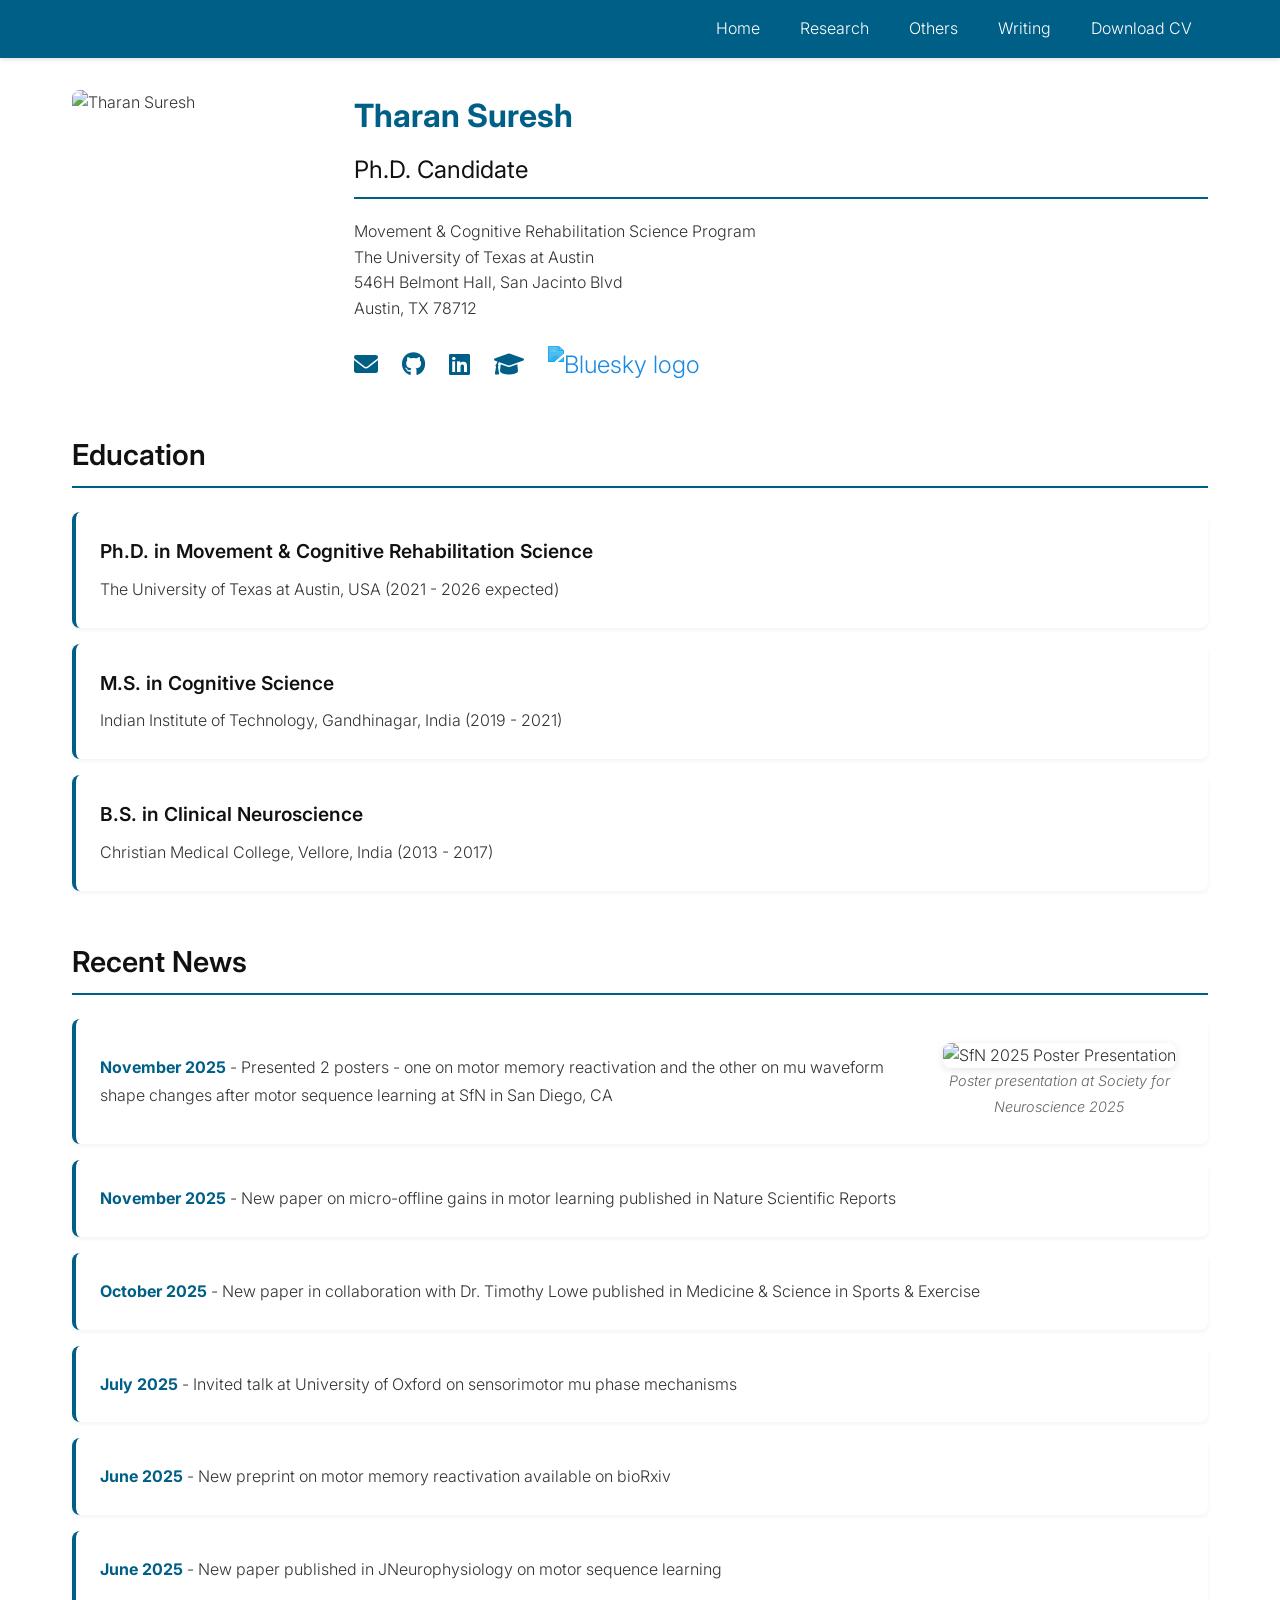
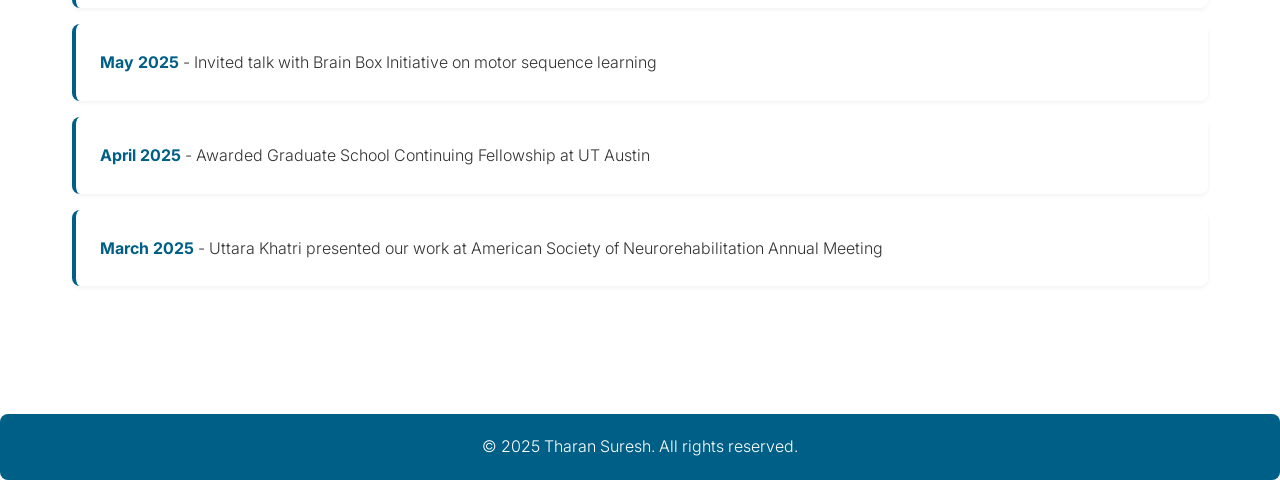
==== index.html @ 998baddc "Add files via upload 'initiation'" ====
<!DOCTYPE html>
<html lang="en">
<head>
    <meta charset="UTF-8">
    <meta name="viewport" content="width=device-width, initial-scale=1.0">
    <title>Tharan Suresh - Ph.D. Candidate</title>
    <meta name="description" content="Personal website of Tharan Suresh, Ph.D. Candidate in Movement & Cognitive Rehabilitation Science at The University of Texas at Austin">
    <link rel="stylesheet" href="style.css">
    <link rel="stylesheet" href="navbar.css">
    <link rel="stylesheet" href="https://cdnjs.cloudflare.com/ajax/libs/font-awesome/6.0.0/css/all.min.css">
</head>
<body>
    <nav class="navbar">
        <div class="nav-container">
            <div class="nav-brand">
                <a href="index.html"></a>
            </div>
            <ul class="nav-menu">
                <li><a href="index.html" class="nav-link">Home</a></li>
                <li><a href="research.html" class="nav-link">Research</a></li>
                <li><a href="others.html" class="nav-link">Others</a></li>
                <li><a href="writing.html" class="nav-link">Writing</a></li>
                <li><a href="#" class="nav-link" onclick="downloadCV()">Download CV</a></li>
            </ul>
            <div class="hamburger">
                <span></span>
                <span></span>
                <span></span>
            </div>
        </div>
    </nav>

    <div class="container">
        <section class="profile">
            <div class="profile-image">
                <img src="images/profile.jpg" alt="Tharan Suresh">
            </div>
            <div class="profile-content">
                <h1>Tharan Suresh</h1>
                <h2>Ph.D. Candidate</h2>
                <p>Movement & Cognitive Rehabilitation Science Program<br>
                The University of Texas at Austin</p>
                <p>546H Belmont Hall, San Jacinto Blvd<br>
                Austin, TX 78712</p>
                <div class="social-icons">
                    <a href="mailto:tharan.suresh@utexas.edu" title="Email"><i class="fas fa-envelope"></i></a>
                    <a href="https://github.com/tharan010" target="_blank" title="GitHub"><i class="fab fa-github"></i></a>
                    <a href="https://www.linkedin.com/in/tharan-suresh" target="_blank" title="LinkedIn"><i class="fab fa-linkedin"></i></a>
                    <a href="https://scholar.google.com/citations?user=tharan-suresh" target="_blank" title="Google Scholar"><i class="fas fa-graduation-cap"></i></a>
                    <a href="https://bsky.app/profile/tharansuresh.bsky.social" target="_blank" title="Bluesky" class="bsky-icon" aria-label="Bluesky">
                        <img src="https://cdn.jsdelivr.net/npm/simple-icons@v11/icons/bluesky.svg" alt="Bluesky logo" />
                    </a>
                </div>
            </div>
        </section>

        <section class="education">
            <h2>Education</h2>
            <div class="education-list">
                <div class="education-item">
                    <h3>Ph.D. in Movement & Cognitive Rehabilitation Science</h3>
                    <p>The University of Texas at Austin, USA (2021 - 2026 expected)</p>
                </div>
                <div class="education-item">
                    <h3>M.S. in Cognitive Science</h3>
                    </p>
                    <p>Indian Institute of Technology, Gandhinagar, India (2019 - 2021)</p>
                </div>
                <div class="education-item">
                    <h3>B.S. in Clinical Neuroscience</h3>
                    <p>Christian Medical College, Vellore, India (2013 - 2017)</p>
                </div>
            </div>
        </section>

        <section class="recent-news">
            <h2>Recent News</h2>
            <div class="news-list">
                <div class="news-item">
                    <div class="news-content">
                        <p><strong>November 2025</strong> - Presented 2 posters - one on motor memory reactivation and the other on mu waveform shape changes after motor sequence learning at SfN in San Diego, CA</p>
                    </div>
                    <div class="news-image">
                        <img src="images/sfn2025.jpg" alt="SfN 2025 Poster Presentation">
                        <p class="image-caption">Poster presentation at Society for Neuroscience 2025</p>
                    </div>
                </div>
                <div class="news-item">
                    <p><strong>November 2025</strong> - New paper on micro-offline gains in motor learning published in Nature Scientific Reports</p>
                </div>
                <div class="news-item">
                    <p><strong>October 2025</strong> - New paper in collaboration with Dr. Timothy Lowe published in Medicine & Science in Sports & Exercise</p>
                </div>
                <div class="news-item">
                    <p><strong>July 2025</strong> - Invited talk at University of Oxford on sensorimotor mu phase mechanisms</p>
                </div>
                <div class="news-item">
                    <p><strong>June 2025</strong> - New preprint on motor memory reactivation available on bioRxiv</p>
                </div>
                <div class="news-item">
                    <p><strong>June 2025</strong> - New paper published in JNeurophysiology on motor sequence learning</p>
                </div>
                <div class="news-item">
                    <p><strong>May 2025</strong> - Invited talk with Brain Box Initiative on motor sequence learning</p>
                </div>
                <div class="news-item">
                    <p><strong>April 2025</strong> - Awarded Graduate School Continuing Fellowship at UT Austin</p>
                </div>
                <div class="news-item">
                    <p><strong>March 2025</strong> - Uttara Khatri presented our work at American Society of Neurorehabilitation Annual Meeting </p>
                </div>
            </div>
        </section>
    </div>

    <footer class="footer">
        <p>&copy; 2025 Tharan Suresh. All rights reserved.</p>
    </footer>

    <script src="script.js"></script>
</body>
</html>
---- style.css ----
@import url('https://fonts.googleapis.com/css2?family=Inter:wght@300;400;500;600;700&display=swap');

:root {
    --primary-color: #005F86;
    --text-color: #333;
    --background-color: #fff;
}

* {
    margin: 0;
    padding: 0;
    box-sizing: border-box;
}

body {
    font-family: 'Inter', sans-serif;
    font-weight: 300;
    color: var(--text-color);
    background-color: var(--background-color);
    line-height: 1.6;
}

.container {
    max-width: 1200px;
    margin: 0 auto;
    padding: 2rem;
}

/* Profile Section */
.profile {
    display: flex;
    gap: 2rem;
    margin-bottom: 3rem;
    align-items: flex-start;
}

.profile-image {
    flex: 0 0 250px;
}

.profile-image img {
    width: 100%;
    height: auto;
    max-width: 250px;
    border-radius: 8px;
    object-fit: cover;
}

.profile-content {
    flex: 1;
}

.profile-content h1 {
    color: var(--primary-color);
    margin-bottom: 10px;
    font-size: 2em;
}

.profile-content h2 {
    margin-bottom: 20px;
    font-size: 1.5em;
    font-weight: 400;
}

/* Section Styles */
section {
    margin-bottom: 3rem;
}

section h2 {
    color: #111;
    font-size: 1.8em;
    margin-bottom: 1.5rem;
    padding-bottom: 8px;
    border-bottom: 2px solid var(--primary-color);
    font-weight: 600;
}

section h3 {
    color: #111;
    font-size: 1.3em;
    margin-bottom: 1rem;
    font-weight: 600;
}

section h4 {
    color: #333;
    font-size: 1.1em;
    margin: 1.5rem 0 1rem 0;
    font-weight: 500;
}

/* Page Header */
.page-header {
    text-align: center;
    margin-bottom: 2rem;
    padding: 2rem 0;
    background-color: var(--primary-color);
    color: white;
    border-radius: 8px;
}

.page-header h1 {
    font-size: 2.5em;
}

/* Social Icons */
.social-icons {
    display: flex;
    gap: 1.5rem;
    margin-top: 1.5rem;
    flex-wrap: wrap;
}

.social-icons a {
    color: var(--primary-color);
    font-size: 1.5rem;
    transition: opacity 0.3s ease;
}

.social-icons a:hover {
    opacity: 0.7;
}

.social-icons img {
    width: 24px;
    height: 24px;
    filter: invert(24%) sepia(88%) saturate(1247%) hue-rotate(169deg) brightness(94%) contrast(101%);
}

/* Lists - Horizontal Layout */
.education-list,
.news-list,
.publication-list,
.presentation-list {
    display: flex;
    flex-direction: column;
    gap: 1rem;
}

.education-item,
.news-item,
.publication-item,
.presentation-item,
.project-item {
    background: white;
    padding: 1.5rem;
    border-radius: 8px;
    border-left: 4px solid var(--primary-color);
    box-shadow: 0 2px 4px rgba(0,0,0,0.05);
}

/* News item with image */
.news-item {
    display: flex;
    gap: 1.5rem;
    align-items: center;
}

.news-content {
    flex: 1;
}

.news-image {
    flex: 0 0 250px;
    text-align: center;
}

.news-image img {
    width: 100%;
    height: auto;
    border-radius: 8px;
    box-shadow: 0 2px 8px rgba(0,0,0,0.1);
}

.image-caption {
    font-size: 0.9em;
    color: #666;
    margin-top: 0.5rem;
    font-style: italic;
}

.education-item h3 {
    margin-bottom: 0.5rem;
    font-size: 1.2em;
}

.education-item p,
.news-item p,
.publication-item p,
.presentation-item p,
.project-item p {
    margin: 0;
    line-height: 1.8;
}

/* Project item with image */
.project-item {
    display: flex;
    gap: 2rem;
    align-items: flex-start;
}

.project-content {
    flex: 1;
}

.project-image {
    flex: 0 0 300px;
    text-align: center;
}

.project-image img {
    width: 100%;
    height: auto;
    border-radius: 8px;
    box-shadow: 0 2px 8px rgba(0,0,0,0.1);
}

.project-item h3 {
    margin-bottom: 0.5rem;
    color: var(--primary-color);
    font-size: 1.2em;
}

.project-item ul {
    margin-top: 0.5rem;
    padding-left: 1.5rem;
}

.project-item li {
    margin-bottom: 0.5rem;
    line-height: 1.6;
}

.news-item strong {
    color: var(--primary-color);
}

/* Research Methods Grid */
.methods-grid {
    display: grid;
    grid-template-columns: repeat(auto-fit, minmax(280px, 1fr));
    gap: 1.5rem;
}

.method-item {
    background: white;
    padding: 1.5rem;
    border-radius: 8px;
    box-shadow: 0 2px 4px rgba(0,0,0,0.05);
    border-top: 4px solid var(--primary-color);
}

.method-item h4 {
    margin-top: 0;
    color: var(--primary-color);
}

/* Ideas List Styles */
.ideas-list {
    max-width: 900px;
    margin: 0 auto;
}

.idea-item {
    background: white;
    border-radius: 8px;
    box-shadow: 0 2px 4px rgba(0,0,0,0.05);
    margin-bottom: 1.5rem;
    transition: transform 0.2s ease, box-shadow 0.2s ease;
}

.idea-item:hover {
    transform: translateY(-2px);
    box-shadow: 0 4px 12px rgba(0,0,0,0.1);
}

.idea-link {
    display: block;
    padding: 2rem;
    color: inherit;
    text-decoration: none;
}

.idea-link h3 {
    color: var(--primary-color);
    font-size: 1.2em;
    margin-bottom: 0.5rem;
    font-weight: 600;
}

.idea-date {
    color: #666;
    font-size: 0.95em;
    font-style: italic;
    margin: 0;
}

/* Thought Leadership Article Styles */
.thought-pieces {
    max-width: 900px;
    margin: 0 auto;
}

.thought-article {
    background: white;
    padding: 3rem;
    border-radius: 8px;
    box-shadow: 0 2px 8px rgba(0,0,0,0.05);
    margin-bottom: 3rem;
}

.article-title {
    color: var(--primary-color);
    font-size: 2em;
    margin-bottom: 1rem;
    line-height: 1.3;
}

.article-meta {
    color: #666;
    font-size: 0.95em;
    margin-bottom: 2rem;
    padding-bottom: 1rem;
    border-bottom: 1px solid #e0e0e0;
}

.article-date {
    font-style: italic;
}

.article-image {
    margin: 2rem 0;
    text-align: center;
}

.article-image img {
    width: 100%;
    max-width: 800px;
    height: auto;
    border-radius: 8px;
    box-shadow: 0 4px 12px rgba(0,0,0,0.1);
}

.article-content {
    font-size: 1.05em;
    line-height: 1.8;
}

.article-content p {
    margin-bottom: 1.5rem;
    text-align: justify;
}

.article-content h3 {
    color: var(--primary-color);
    font-size: 1.5em;
    margin-top: 2.5rem;
    margin-bottom: 1rem;
}

.article-content ul {
    margin: 1.5rem 0;
    padding-left: 2rem;
}

.article-content li {
    margin-bottom: 1rem;
    line-height: 1.8;
}

.article-quote {
    background: #f8f9fa;
    border-left: 4px solid var(--primary-color);
    padding: 1.5rem 2rem;
    margin: 2rem 0;
    font-style: italic;
    font-size: 1.15em;
    color: #333;
}

.article-references {
    margin-top: 3rem;
    padding-top: 2rem;
    border-top: 2px solid #e0e0e0;
}

.article-references h3 {
    color: var(--primary-color);
    margin-bottom: 1rem;
}

.article-references ol {
    padding-left: 1.5rem;
}

.article-references li {
    margin-bottom: 1rem;
    line-height: 1.6;
}

/* Links */
a {
    color: var(--primary-color);
    text-decoration: none;
}

a:hover {
    text-decoration: underline;
}

/* Footer */
.footer {
    text-align: center;
    padding: 20px;
    background-color: var(--primary-color);
    color: white;
    margin-top: 3rem;
    border-radius: 8px;
}

/* Responsive Design */
@media screen and (max-width: 768px) {
    .container {
        padding: 1rem;
    }

    .profile {
        flex-direction: column;
        align-items: center;
        text-align: center;
    }

    .profile-image {
        flex: 0 0 auto;
        margin-bottom: 1.5rem;
    }

    .profile-image img {
        max-width: 200px;
    }

    .profile-content h1 {
        font-size: 1.8em;
    }

    .profile-content h2 {
        font-size: 1.3em;
    }

    .social-icons {
        justify-content: center;
    }

    section h2 {
        font-size: 1.5em;
    }

    .page-header h1 {
        font-size: 2em;
    }

    .methods-grid {
        grid-template-columns: 1fr;
    }
}

@media screen and (max-width: 480px) {
    .profile-image img {
        max-width: 150px;
    }

    .profile-content h1 {
        font-size: 1.5em;
    }

    .profile-content h2 {
        font-size: 1.2em;
    }

    section h2 {
        font-size: 1.3em;
    }

    .page-header h1 {
        font-size: 1.8em;
    }

    .page-header {
        padding: 1.5rem 0;
    }

    .education-item,
    .news-item,
    .publication-item,
    .presentation-item,
    .project-item {
        padding: 1rem;
    }

    .news-item {
        flex-direction: column;
    }

    .news-image {
        flex: 0 0 auto;
        width: 100%;
    }

    .project-item {
        flex-direction: column;
    }

    .project-image {
        flex: 0 0 auto;
        width: 100%;
    }

    .social-icons a {
        font-size: 1.3rem;
    }

    .thought-article {
        padding: 2rem 1.5rem;
    }

    .article-title {
        font-size: 1.6em;
    }

    .article-content p {
        text-align: left;
    }

    .article-quote {
        padding: 1rem 1.5rem;
        font-size: 1.05em;
    }
}
---- navbar.css ----
.navbar {
    background-color: #005F86;
    padding: 1rem 0;
    position: sticky;
    top: 0;
    z-index: 1000;
    width: 100%;
    box-shadow: 0 2px 4px rgba(0,0,0,0.1);
}

.nav-container {
    max-width: 1200px;
    margin: 0 auto;
    padding: 0 2rem;
    display: flex;
    justify-content: space-between;
    align-items: center;
}

.nav-brand a {
    color: white;
    text-decoration: none;
    font-size: 1.5rem;
    font-weight: 600;
}

.nav-menu {
    display: flex;
    list-style: none;
    margin: 0;
    padding: 0;
    align-items: center;
    gap: 0.5rem;
}

.nav-link {
    color: white;
    text-decoration: none;
    padding: 0.5rem 1rem;
    transition: opacity 0.3s ease;
    border-radius: 4px;
}

.nav-link:hover {
    opacity: 0.8;
    background-color: rgba(255, 255, 255, 0.1);
}

.hamburger {
    display: none;
    cursor: pointer;
    background: none;
    border: none;
    padding: 0.5rem;
}

.hamburger span {
    display: block;
    width: 25px;
    height: 3px;
    margin: 5px 0;
    background-color: white;
    transition: all 0.3s ease;
    border-radius: 2px;
}

@media screen and (max-width: 768px) {
    .nav-container {
        padding: 0 1rem;
    }

    .hamburger {
        display: block;
    }

    .nav-menu {
        position: fixed;
        left: -100%;
        top: 60px;
        flex-direction: column;
        background-color: #005F86;
        width: 100%;
        text-align: center;
        transition: left 0.3s ease;
        box-shadow: 0 4px 6px rgba(0, 0, 0, 0.1);
        padding: 1rem 0;
        gap: 0;
    }

    .nav-menu.active {
        left: 0;
    }

    .nav-link {
        padding: 1rem;
        width: 100%;
        font-size: 1.1rem;
    }

    .hamburger.active span:nth-child(2) {
        opacity: 0;
    }

    .hamburger.active span:nth-child(1) {
        transform: translateY(8px) rotate(45deg);
    }

    .hamburger.active span:nth-child(3) {
        transform: translateY(-8px) rotate(-45deg);
    }
}
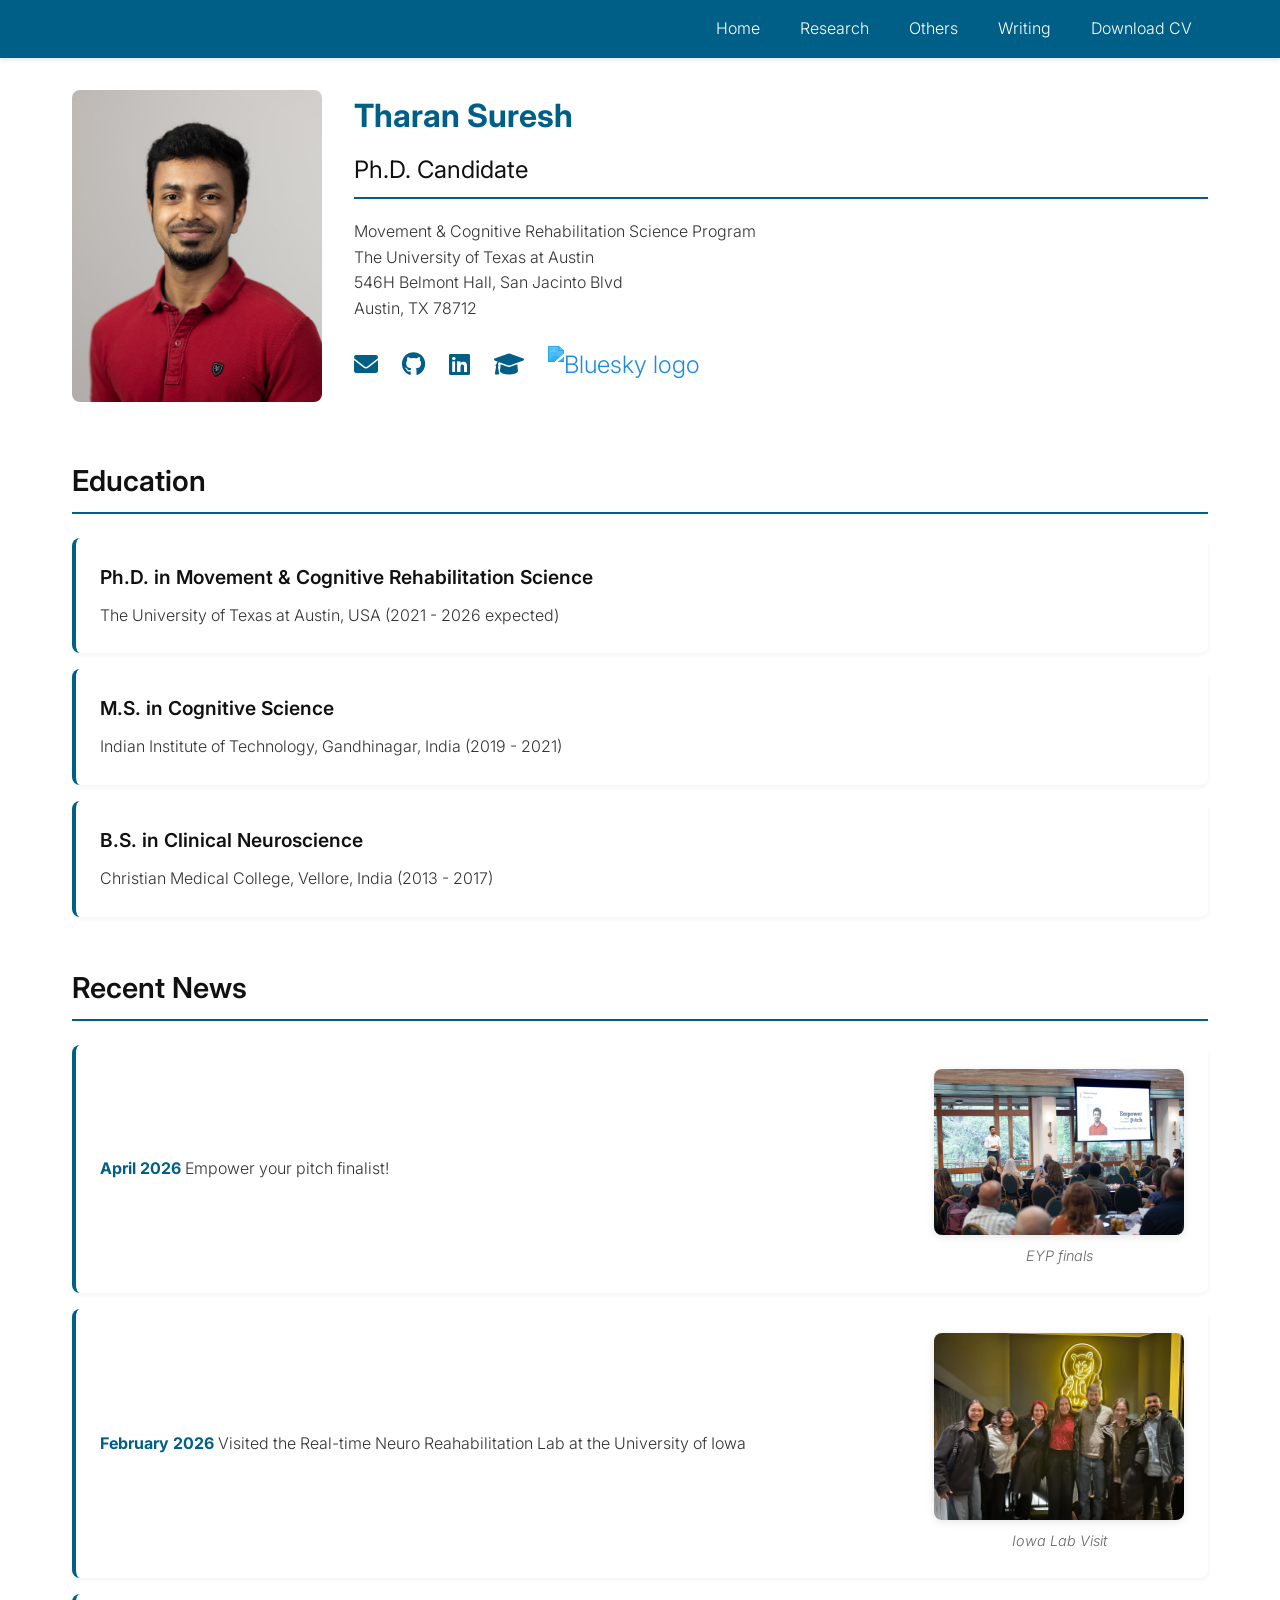
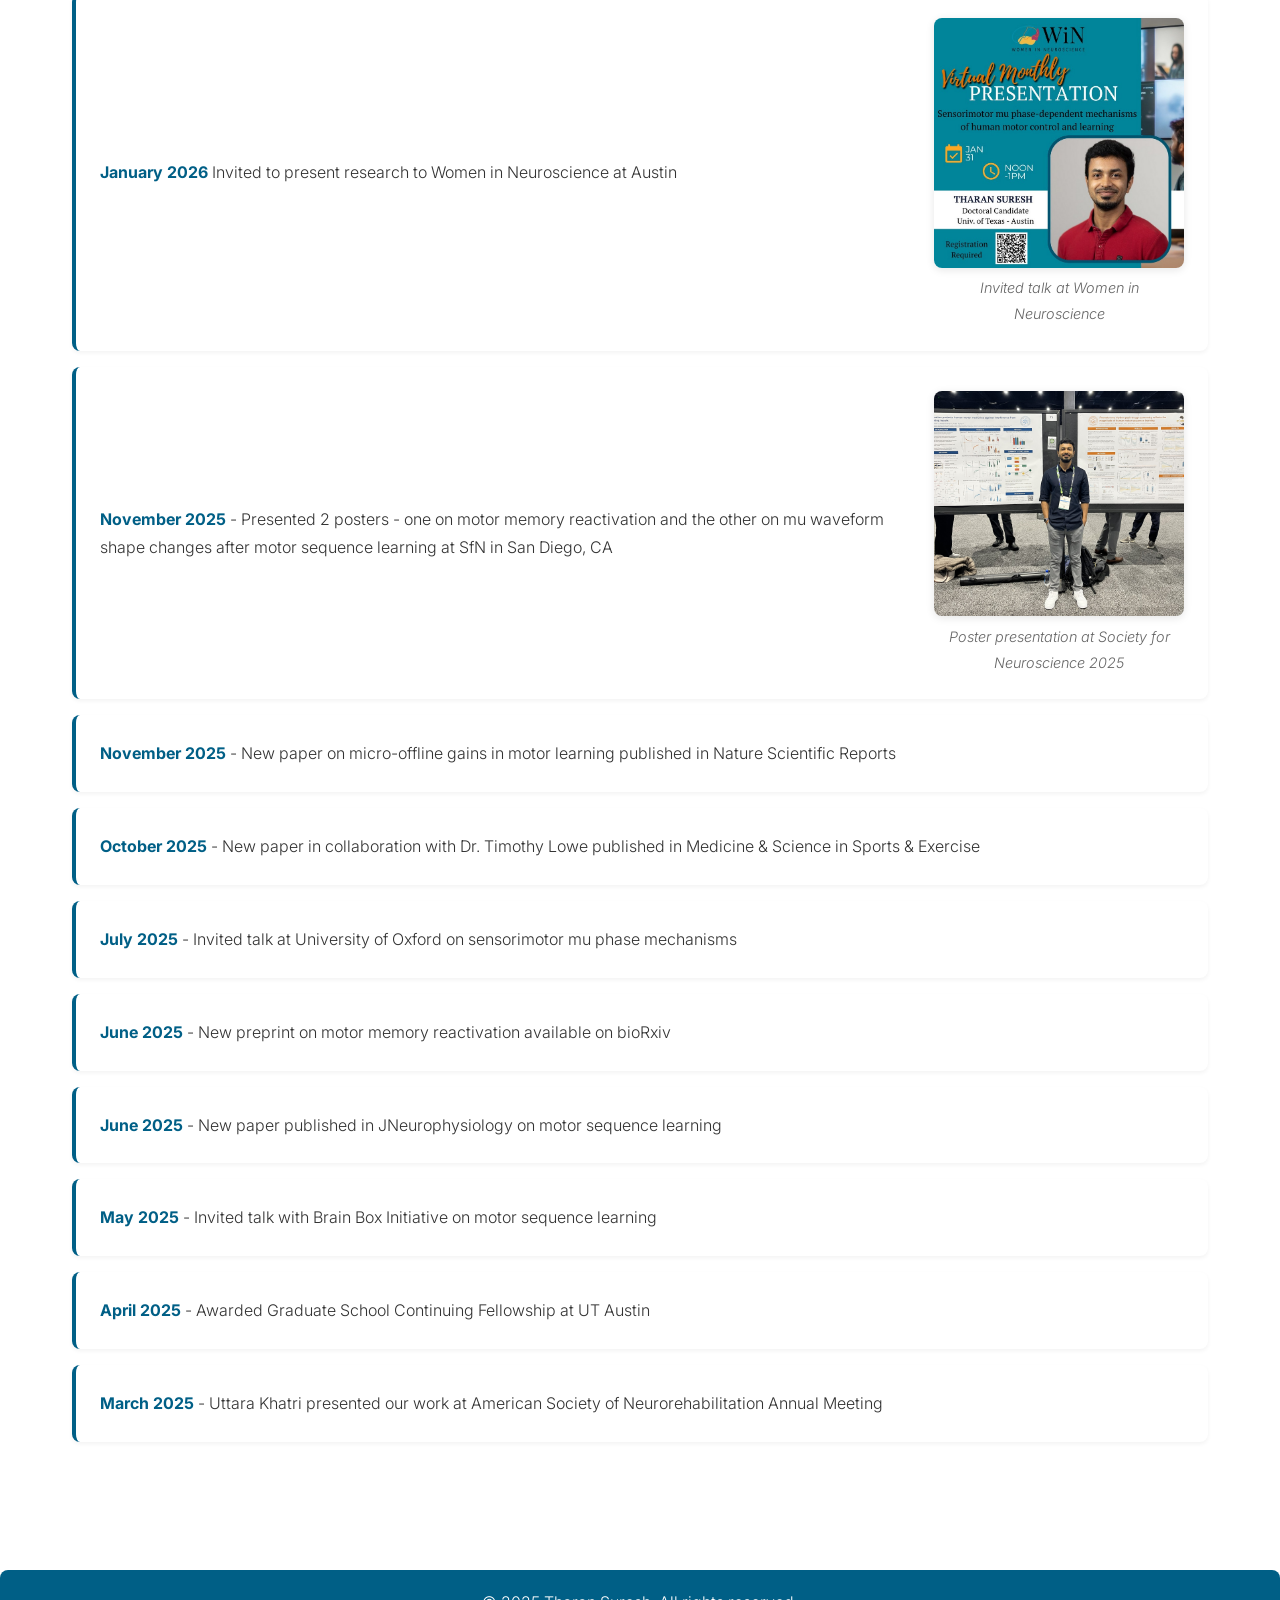
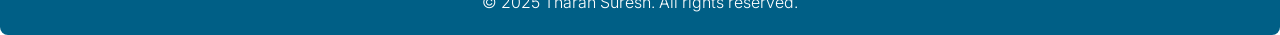
==== commit f6158b6a: "'dec 2025 - mar 2026'" ====
--- a/index.html
+++ b/index.html
@@ -78,6 +78,33 @@
             <div class="news-list">
                 <div class="news-item">
                     <div class="news-content">
+                        <p><strong>April 2026</strong> Empower your pitch finalist! </p>
+                    </div>
+                    <div class="news-image">
+                        <img src="images/EYP.jpg" alt="EYP finalist">
+                        <p class="image-caption">EYP finals</p>
+                    </div>
+                </div>
+                <div class="news-item">
+                    <div class="news-content">
+                        <p><strong>February 2026</strong> Visited the Real-time Neuro Reahabilitation Lab at the University of Iowa</p>
+                    </div>
+                    <div class="news-image">
+                        <img src="images/iowa-visit.jpg" alt="Iowa Lab Visit">
+                        <p class="image-caption">Iowa Lab Visit</p>
+                    </div>
+                </div>
+                <div class="news-item">
+                    <div class="news-content">
+                        <p><strong>January 2026</strong> Invited to present research to Women in Neuroscience at Austin</p>
+                    </div>
+                    <div class="news-image">
+                        <img src="images/win-presentation.jpg" alt="WiN Presentation">
+                        <p class="image-caption">Invited talk at Women in Neuroscience</p>
+                    </div>
+                </div>
+                <div class="news-item">
+                    <div class="news-content">
                         <p><strong>November 2025</strong> - Presented 2 posters - one on motor memory reactivation and the other on mu waveform shape changes after motor sequence learning at SfN in San Diego, CA</p>
                     </div>
                     <div class="news-image">
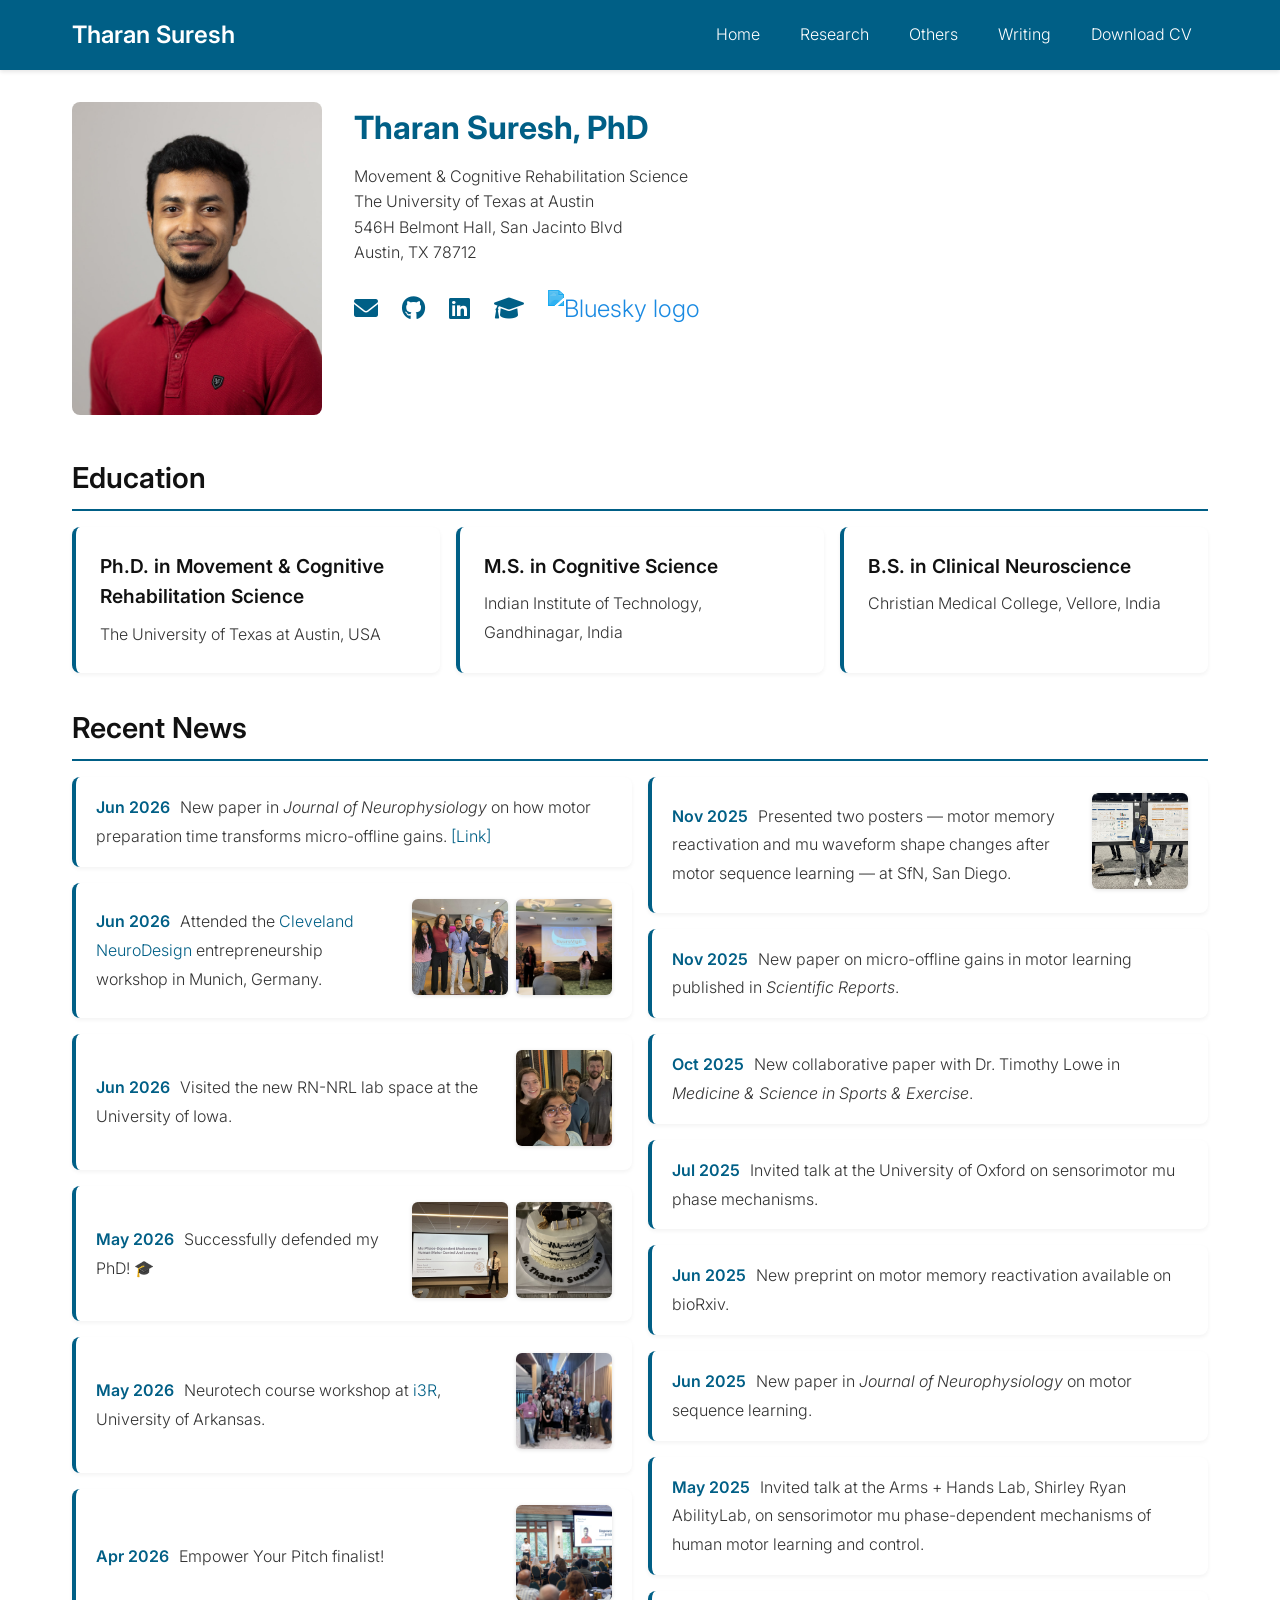
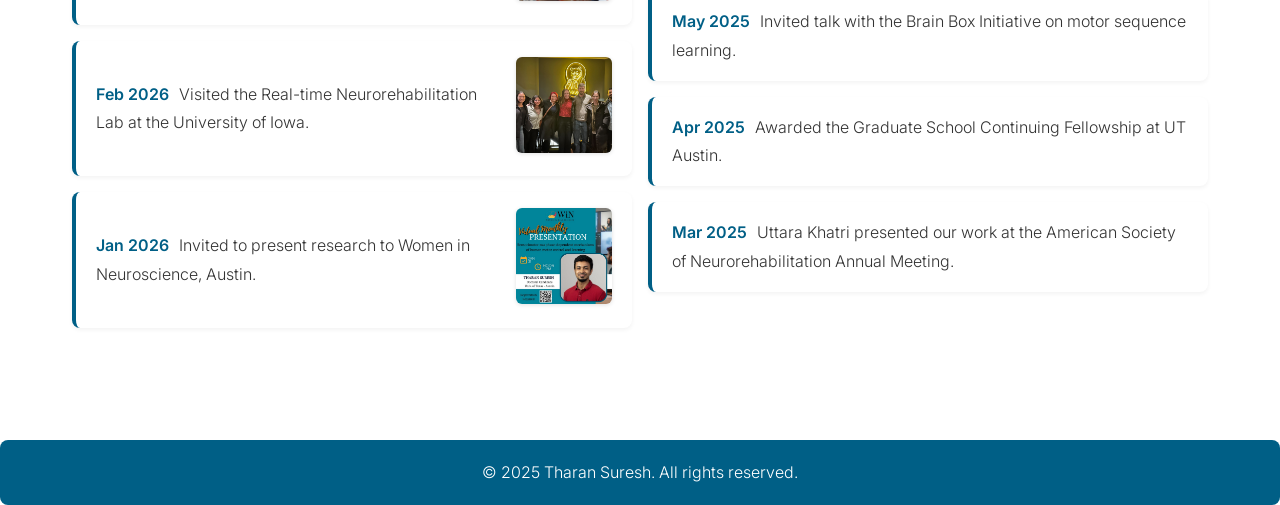
==== commit 26b31e96: "'design update'" ====
--- a/index.html
+++ b/index.html
@@ -3,17 +3,18 @@
 <head>
     <meta charset="UTF-8">
     <meta name="viewport" content="width=device-width, initial-scale=1.0">
-    <title>Tharan Suresh - Ph.D. Candidate</title>
-    <meta name="description" content="Personal website of Tharan Suresh, Ph.D. Candidate in Movement & Cognitive Rehabilitation Science at The University of Texas at Austin">
+    <title>Tharan Suresh, PhD </title>
+    <meta name="description" content="Personal website of Tharan Suresh, PhD">
     <link rel="stylesheet" href="style.css">
     <link rel="stylesheet" href="navbar.css">
     <link rel="stylesheet" href="https://cdnjs.cloudflare.com/ajax/libs/font-awesome/6.0.0/css/all.min.css">
+    <script src="analytics.js"></script>
 </head>
 <body>
     <nav class="navbar">
         <div class="nav-container">
             <div class="nav-brand">
-                <a href="index.html"></a>
+                <a href="index.html">Tharan Suresh</a>
             </div>
             <ul class="nav-menu">
                 <li><a href="index.html" class="nav-link">Home</a></li>
@@ -36,9 +37,8 @@
                 <img src="images/profile.jpg" alt="Tharan Suresh">
             </div>
             <div class="profile-content">
-                <h1>Tharan Suresh</h1>
-                <h2>Ph.D. Candidate</h2>
-                <p>Movement & Cognitive Rehabilitation Science Program<br>
+                <h1>Tharan Suresh, PhD</h1>
+                <p>Movement & Cognitive Rehabilitation Science<br>
                 The University of Texas at Austin</p>
                 <p>546H Belmont Hall, San Jacinto Blvd<br>
                 Austin, TX 78712</p>
@@ -59,16 +59,16 @@
             <div class="education-list">
                 <div class="education-item">
                     <h3>Ph.D. in Movement & Cognitive Rehabilitation Science</h3>
-                    <p>The University of Texas at Austin, USA (2021 - 2026 expected)</p>
+                    <p>The University of Texas at Austin, USA</p>
                 </div>
                 <div class="education-item">
                     <h3>M.S. in Cognitive Science</h3>
                     </p>
-                    <p>Indian Institute of Technology, Gandhinagar, India (2019 - 2021)</p>
+                    <p>Indian Institute of Technology, Gandhinagar, India</p>
                 </div>
                 <div class="education-item">
                     <h3>B.S. in Clinical Neuroscience</h3>
-                    <p>Christian Medical College, Vellore, India (2013 - 2017)</p>
+                    <p>Christian Medical College, Vellore, India</p>
                 </div>
             </div>
         </section>
@@ -77,64 +77,84 @@
             <h2>Recent News</h2>
             <div class="news-list">
                 <div class="news-item">
-                    <div class="news-content">
-                        <p><strong>April 2026</strong> Empower your pitch finalist! </p>
-                    </div>
-                    <div class="news-image">
-                        <img src="images/EYP.jpg" alt="EYP finalist">
-                        <p class="image-caption">EYP finals</p>
+                    <p><span class="news-date">Jun 2026</span> New paper in <em>Journal of Neurophysiology</em> on how motor preparation time transforms micro-offline gains. <a href="https://doi.org/10.1152/jn.00181.2026" target="_blank" rel="noopener">[Link]</a></p>
+                </div>
+                <div class="news-item">
+                    <p><span class="news-date">Jun 2026</span> Attended the <a href="https://www.clevelandneurodesign.com/" target="_blank" rel="noopener">Cleveland NeuroDesign</a> entrepreneurship workshop in Munich, Germany.</p>
+                    <div class="news-photos">
+                        <a href="images/CNEW.jpg" target="_blank" rel="noopener"><img src="images/CNEW.jpg" alt="Cleveland NeuroDesign workshop, Munich"></a>
+                        <a href="images/CNEW_Pitch.jpeg" target="_blank" rel="noopener"><img src="images/CNEW_Pitch.jpeg" alt="Pitch at Cleveland NeuroDesign workshop"></a>
                     </div>
                 </div>
                 <div class="news-item">
-                    <div class="news-content">
-                        <p><strong>February 2026</strong> Visited the Real-time Neuro Reahabilitation Lab at the University of Iowa</p>
-                    </div>
-                    <div class="news-image">
-                        <img src="images/iowa-visit.jpg" alt="Iowa Lab Visit">
-                        <p class="image-caption">Iowa Lab Visit</p>
+                    <p><span class="news-date">Jun 2026</span> Visited the new RN-NRL lab space at the University of Iowa.</p>
+                    <div class="news-photos">
+                        <a href="images/IowaVisit_May.jpg" target="_blank" rel="noopener"><img src="images/IowaVisit_May.jpg" alt="RN-NRL lab space, University of Iowa"></a>
                     </div>
                 </div>
                 <div class="news-item">
-                    <div class="news-content">
-                        <p><strong>January 2026</strong> Invited to present research to Women in Neuroscience at Austin</p>
-                    </div>
-                    <div class="news-image">
-                        <img src="images/win-presentation.jpg" alt="WiN Presentation">
-                        <p class="image-caption">Invited talk at Women in Neuroscience</p>
+                    <p><span class="news-date">May 2026</span> Successfully defended my PhD! 🎓</p>
+                    <div class="news-photos">
+                        <a href="images/defense.jpg" target="_blank" rel="noopener"><img src="images/defense.jpg" alt="PhD defense"></a>
+                        <a href="images/defense_cake.jpg" target="_blank" rel="noopener"><img src="images/defense_cake.jpg" alt="PhD defense cake"></a>
                     </div>
                 </div>
                 <div class="news-item">
-                    <div class="news-content">
-                        <p><strong>November 2025</strong> - Presented 2 posters - one on motor memory reactivation and the other on mu waveform shape changes after motor sequence learning at SfN in San Diego, CA</p>
-                    </div>
-                    <div class="news-image">
-                        <img src="images/sfn2025.jpg" alt="SfN 2025 Poster Presentation">
-                        <p class="image-caption">Poster presentation at Society for Neuroscience 2025</p>
+                    <p><span class="news-date">May 2026</span> Neurotech course workshop at <a href="https://i3r.uark.edu/" target="_blank" rel="noopener">i3R</a>, University of Arkansas.</p>
+                    <div class="news-photos">
+                        <a href="images/IR3.jpg" target="_blank" rel="noopener"><img src="images/IR3.jpg" alt="Neurotech workshop at i3R, Arkansas"></a>
                     </div>
                 </div>
                 <div class="news-item">
-                    <p><strong>November 2025</strong> - New paper on micro-offline gains in motor learning published in Nature Scientific Reports</p>
+                    <p><span class="news-date">Apr 2026</span> Empower Your Pitch finalist!</p>
+                    <div class="news-photos">
+                        <a href="images/EYP.jpg" target="_blank" rel="noopener"><img src="images/EYP.jpg" alt="Empower Your Pitch finals"></a>
+                    </div>
                 </div>
                 <div class="news-item">
-                    <p><strong>October 2025</strong> - New paper in collaboration with Dr. Timothy Lowe published in Medicine & Science in Sports & Exercise</p>
+                    <p><span class="news-date">Feb 2026</span> Visited the Real-time Neurorehabilitation Lab at the University of Iowa.</p>
+                    <div class="news-photos">
+                        <a href="images/iowa-visit.jpg" target="_blank" rel="noopener"><img src="images/iowa-visit.jpg" alt="Iowa lab visit"></a>
+                    </div>
                 </div>
                 <div class="news-item">
-                    <p><strong>July 2025</strong> - Invited talk at University of Oxford on sensorimotor mu phase mechanisms</p>
+                    <p><span class="news-date">Jan 2026</span> Invited to present research to Women in Neuroscience, Austin.</p>
+                    <div class="news-photos">
+                        <a href="images/win-presentation.jpg" target="_blank" rel="noopener"><img src="images/win-presentation.jpg" alt="Women in Neuroscience talk"></a>
+                    </div>
                 </div>
                 <div class="news-item">
-                    <p><strong>June 2025</strong> - New preprint on motor memory reactivation available on bioRxiv</p>
+                    <p><span class="news-date">Nov 2025</span> Presented two posters — motor memory reactivation and mu waveform shape changes after motor sequence learning — at SfN, San Diego.</p>
+                    <div class="news-photos">
+                        <a href="images/sfn2025.jpg" target="_blank" rel="noopener"><img src="images/sfn2025.jpg" alt="SfN 2025 poster presentation"></a>
+                    </div>
                 </div>
                 <div class="news-item">
-                    <p><strong>June 2025</strong> - New paper published in JNeurophysiology on motor sequence learning</p>
+                    <p><span class="news-date">Nov 2025</span> New paper on micro-offline gains in motor learning published in <em>Scientific Reports</em>.</p>
                 </div>
                 <div class="news-item">
-                    <p><strong>May 2025</strong> - Invited talk with Brain Box Initiative on motor sequence learning</p>
+                    <p><span class="news-date">Oct 2025</span> New collaborative paper with Dr. Timothy Lowe in <em>Medicine &amp; Science in Sports &amp; Exercise</em>.</p>
                 </div>
                 <div class="news-item">
-                    <p><strong>April 2025</strong> - Awarded Graduate School Continuing Fellowship at UT Austin</p>
+                    <p><span class="news-date">Jul 2025</span> Invited talk at the University of Oxford on sensorimotor mu phase mechanisms.</p>
                 </div>
                 <div class="news-item">
-                    <p><strong>March 2025</strong> - Uttara Khatri presented our work at American Society of Neurorehabilitation Annual Meeting </p>
+                    <p><span class="news-date">Jun 2025</span> New preprint on motor memory reactivation available on bioRxiv.</p>
+                </div>
+                <div class="news-item">
+                    <p><span class="news-date">Jun 2025</span> New paper in <em>Journal of Neurophysiology</em> on motor sequence learning.</p>
+                </div>
+                <div class="news-item">
+                    <p><span class="news-date">May 2025</span> Invited talk at the Arms + Hands Lab, Shirley Ryan AbilityLab, on sensorimotor mu phase-dependent mechanisms of human motor learning and control.</p>
+                </div>
+                <div class="news-item">
+                    <p><span class="news-date">May 2025</span> Invited talk with the Brain Box Initiative on motor sequence learning.</p>
+                </div>
+                <div class="news-item">
+                    <p><span class="news-date">Apr 2025</span> Awarded the Graduate School Continuing Fellowship at UT Austin.</p>
+                </div>
+                <div class="news-item">
+                    <p><span class="news-date">Mar 2025</span> Uttara Khatri presented our work at the American Society of Neurorehabilitation Annual Meeting.</p>
                 </div>
             </div>
         </section>
--- a/style.css
+++ b/style.css
@@ -30,7 +30,7 @@
 .profile {
     display: flex;
     gap: 2rem;
-    margin-bottom: 3rem;
+    margin-bottom: 2rem;
     align-items: flex-start;
 }
 
@@ -64,13 +64,13 @@
 
 /* Section Styles */
 section {
-    margin-bottom: 3rem;
+    margin-bottom: 2rem;
 }
 
 section h2 {
     color: #111;
     font-size: 1.8em;
-    margin-bottom: 1.5rem;
+    margin-bottom: 1rem;
     padding-bottom: 8px;
     border-bottom: 2px solid var(--primary-color);
     font-weight: 600;
@@ -128,14 +128,38 @@
     filter: invert(24%) sepia(88%) saturate(1247%) hue-rotate(169deg) brightness(94%) contrast(101%);
 }
 
-/* Lists - Horizontal Layout */
-.education-list,
-.news-list,
+/* Education — fill the row instead of stacking full-width bars */
+.education-list {
+    display: grid;
+    grid-template-columns: repeat(auto-fit, minmax(230px, 1fr));
+    gap: 1rem;
+}
+
+/* Publications / presentations stay single-column (long text) */
 .publication-list,
 .presentation-list {
     display: flex;
     flex-direction: column;
     gap: 1rem;
+}
+
+/* News — balanced masonry columns so short items don't waste space */
+.news-list {
+    column-count: 2;
+    column-gap: 1rem;
+}
+
+/* Compact list (e.g. poems) — many short one-line items across columns */
+.compact-list {
+    display: block;
+    column-width: 280px;
+    column-gap: 1rem;
+}
+
+.compact-list .publication-item {
+    break-inside: avoid;
+    margin-bottom: 1rem;
+    padding: 0.85rem 1rem;
 }
 
 .education-item,
@@ -150,27 +174,44 @@
     box-shadow: 0 2px 4px rgba(0,0,0,0.05);
 }
 
-/* News item with image */
+/* News item — compact, consistent with or without photos */
 .news-item {
     display: flex;
-    gap: 1.5rem;
+    gap: 1.25rem;
     align-items: center;
-}
-
-.news-content {
+    padding: 1rem 1.25rem;
+    margin-bottom: 1rem;
+    break-inside: avoid;
+}
+
+.news-item p {
     flex: 1;
-}
-
-.news-image {
-    flex: 0 0 250px;
-    text-align: center;
-}
-
-.news-image img {
-    width: 100%;
-    height: auto;
-    border-radius: 8px;
-    box-shadow: 0 2px 8px rgba(0,0,0,0.1);
+    margin: 0;
+}
+
+.news-date {
+    color: var(--primary-color);
+    font-weight: 600;
+    margin-right: 0.35rem;
+}
+
+.news-photos {
+    flex: 0 0 auto;
+    display: flex;
+    gap: 0.5rem;
+}
+
+.news-photos img {
+    width: 96px;
+    height: 96px;
+    object-fit: cover;
+    border-radius: 6px;
+    box-shadow: 0 1px 4px rgba(0,0,0,0.12);
+    transition: transform 0.2s ease;
+}
+
+.news-photos a:hover img {
+    transform: scale(1.04);
 }
 
 .image-caption {
@@ -194,6 +235,13 @@
     line-height: 1.8;
 }
 
+/* Project list — clear, even spacing between project cards */
+.project-list {
+    display: flex;
+    flex-direction: column;
+    gap: 1.5rem;
+}
+
 /* Project item with image */
 .project-item {
     display: flex;
@@ -203,6 +251,12 @@
 
 .project-content {
     flex: 1;
+}
+
+.project-date {
+    color: #666;
+    font-weight: 600;
+    margin-bottom: 0.75rem !important;
 }
 
 .project-image {
@@ -231,10 +285,6 @@
 .project-item li {
     margin-bottom: 0.5rem;
     line-height: 1.6;
-}
-
-.news-item strong {
-    color: var(--primary-color);
 }
 
 /* Research Methods Grid */
@@ -457,6 +507,10 @@
         font-size: 1.5em;
     }
 
+    .news-list {
+        column-count: 1;
+    }
+
     .page-header h1 {
         font-size: 2em;
     }
@@ -499,13 +553,9 @@
         padding: 1rem;
     }
 
-    .news-item {
-        flex-direction: column;
-    }
-
-    .news-image {
-        flex: 0 0 auto;
-        width: 100%;
+    .news-photos img {
+        width: 76px;
+        height: 76px;
     }
 
     .project-item {
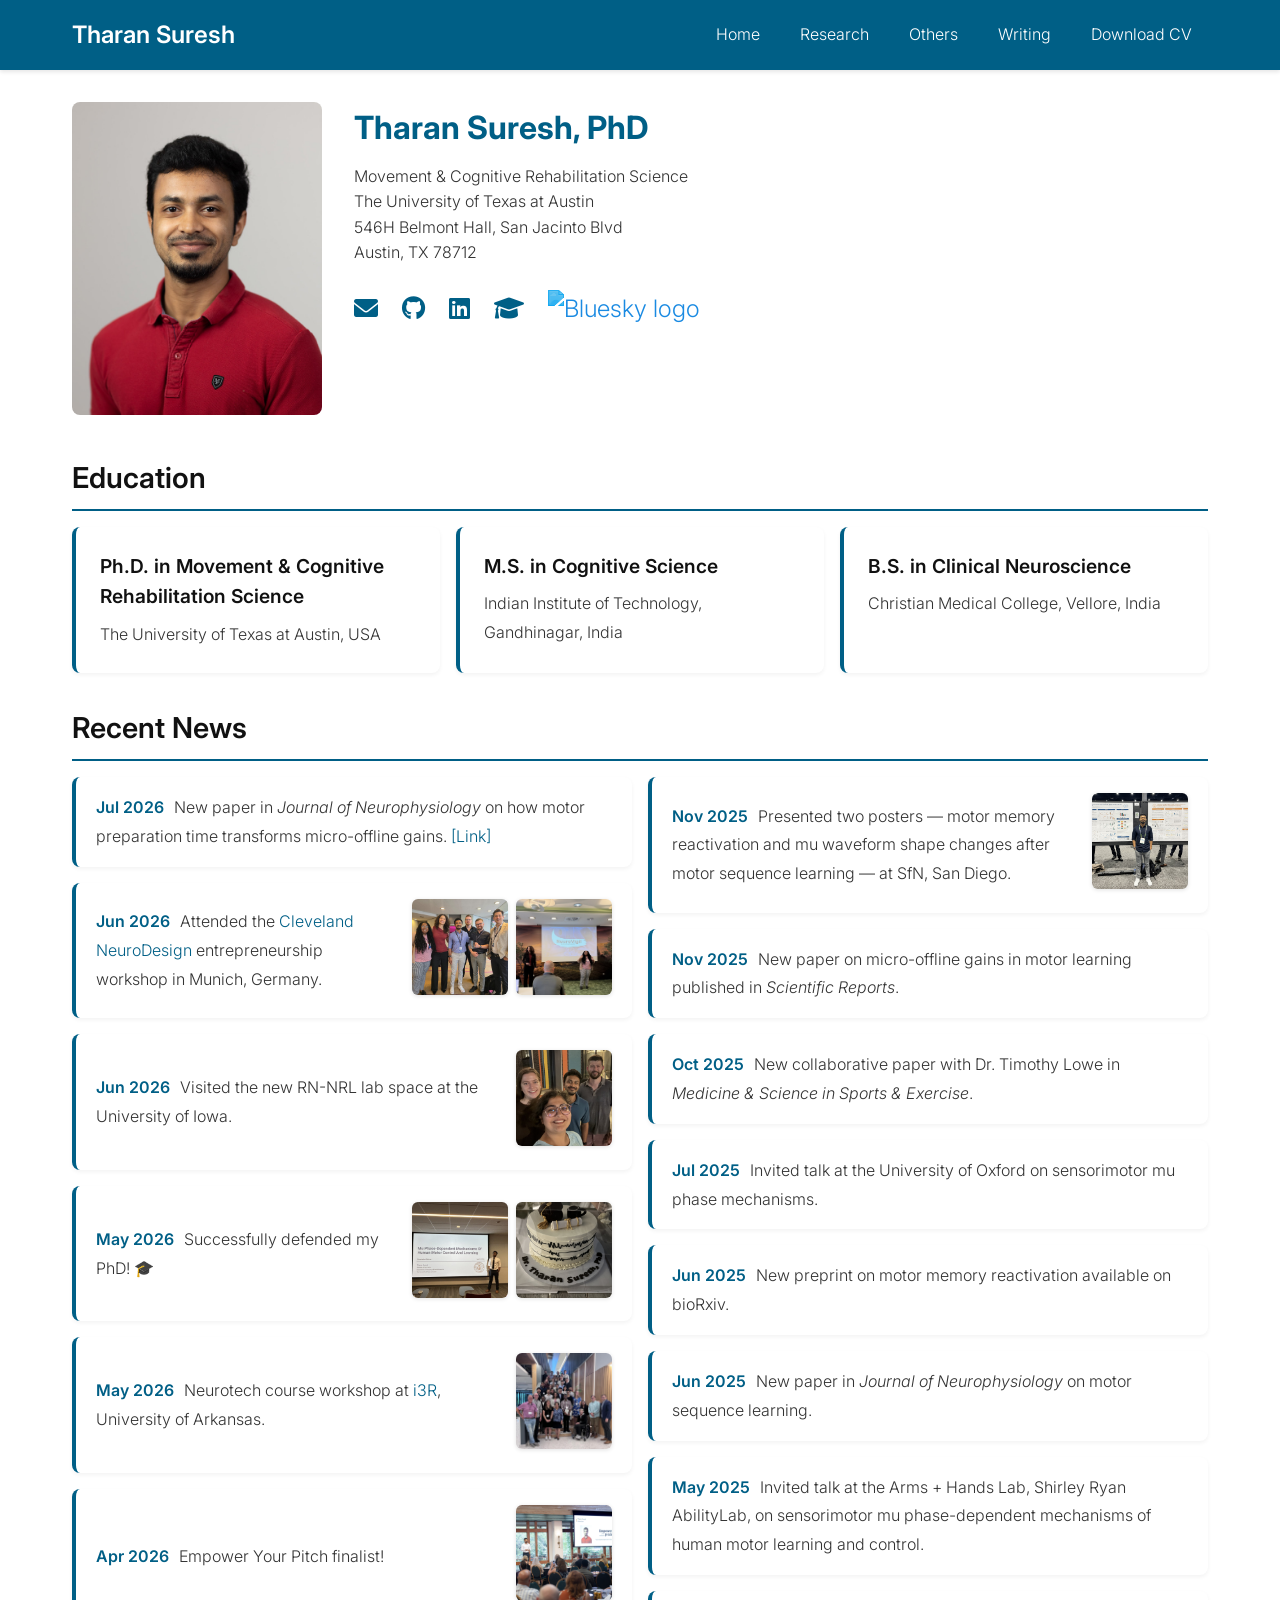
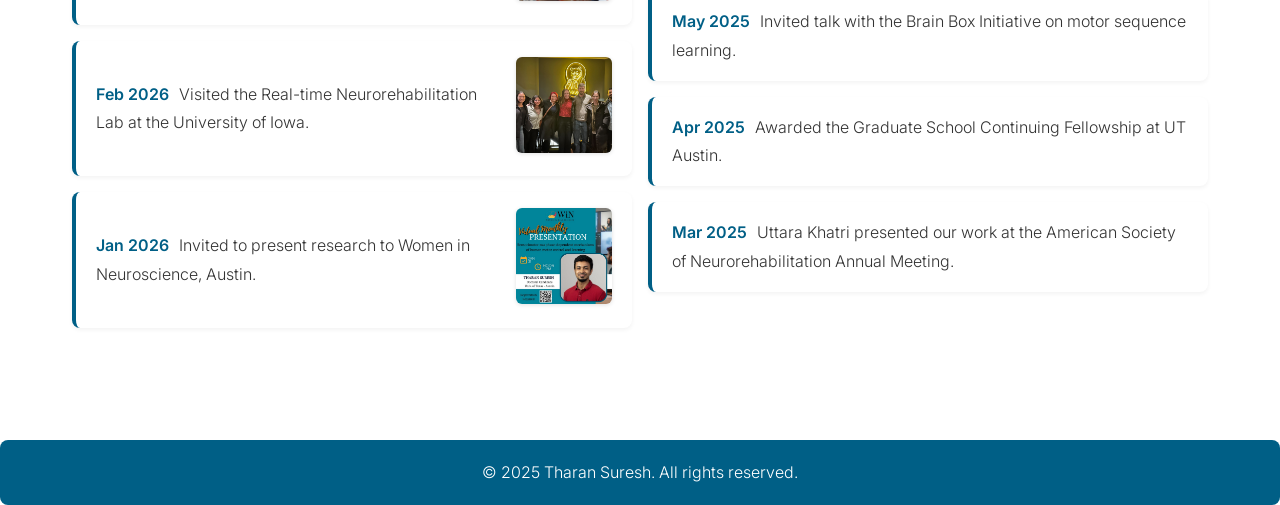
==== commit 7b3e30ea: "'Date change'" ====
--- a/index.html
+++ b/index.html
@@ -77,7 +77,7 @@
             <h2>Recent News</h2>
             <div class="news-list">
                 <div class="news-item">
-                    <p><span class="news-date">Jun 2026</span> New paper in <em>Journal of Neurophysiology</em> on how motor preparation time transforms micro-offline gains. <a href="https://doi.org/10.1152/jn.00181.2026" target="_blank" rel="noopener">[Link]</a></p>
+                    <p><span class="news-date">Jul 2026</span> New paper in <em>Journal of Neurophysiology</em> on how motor preparation time transforms micro-offline gains. <a href="https://doi.org/10.1152/jn.00181.2026" target="_blank" rel="noopener">[Link]</a></p>
                 </div>
                 <div class="news-item">
                     <p><span class="news-date">Jun 2026</span> Attended the <a href="https://www.clevelandneurodesign.com/" target="_blank" rel="noopener">Cleveland NeuroDesign</a> entrepreneurship workshop in Munich, Germany.</p>
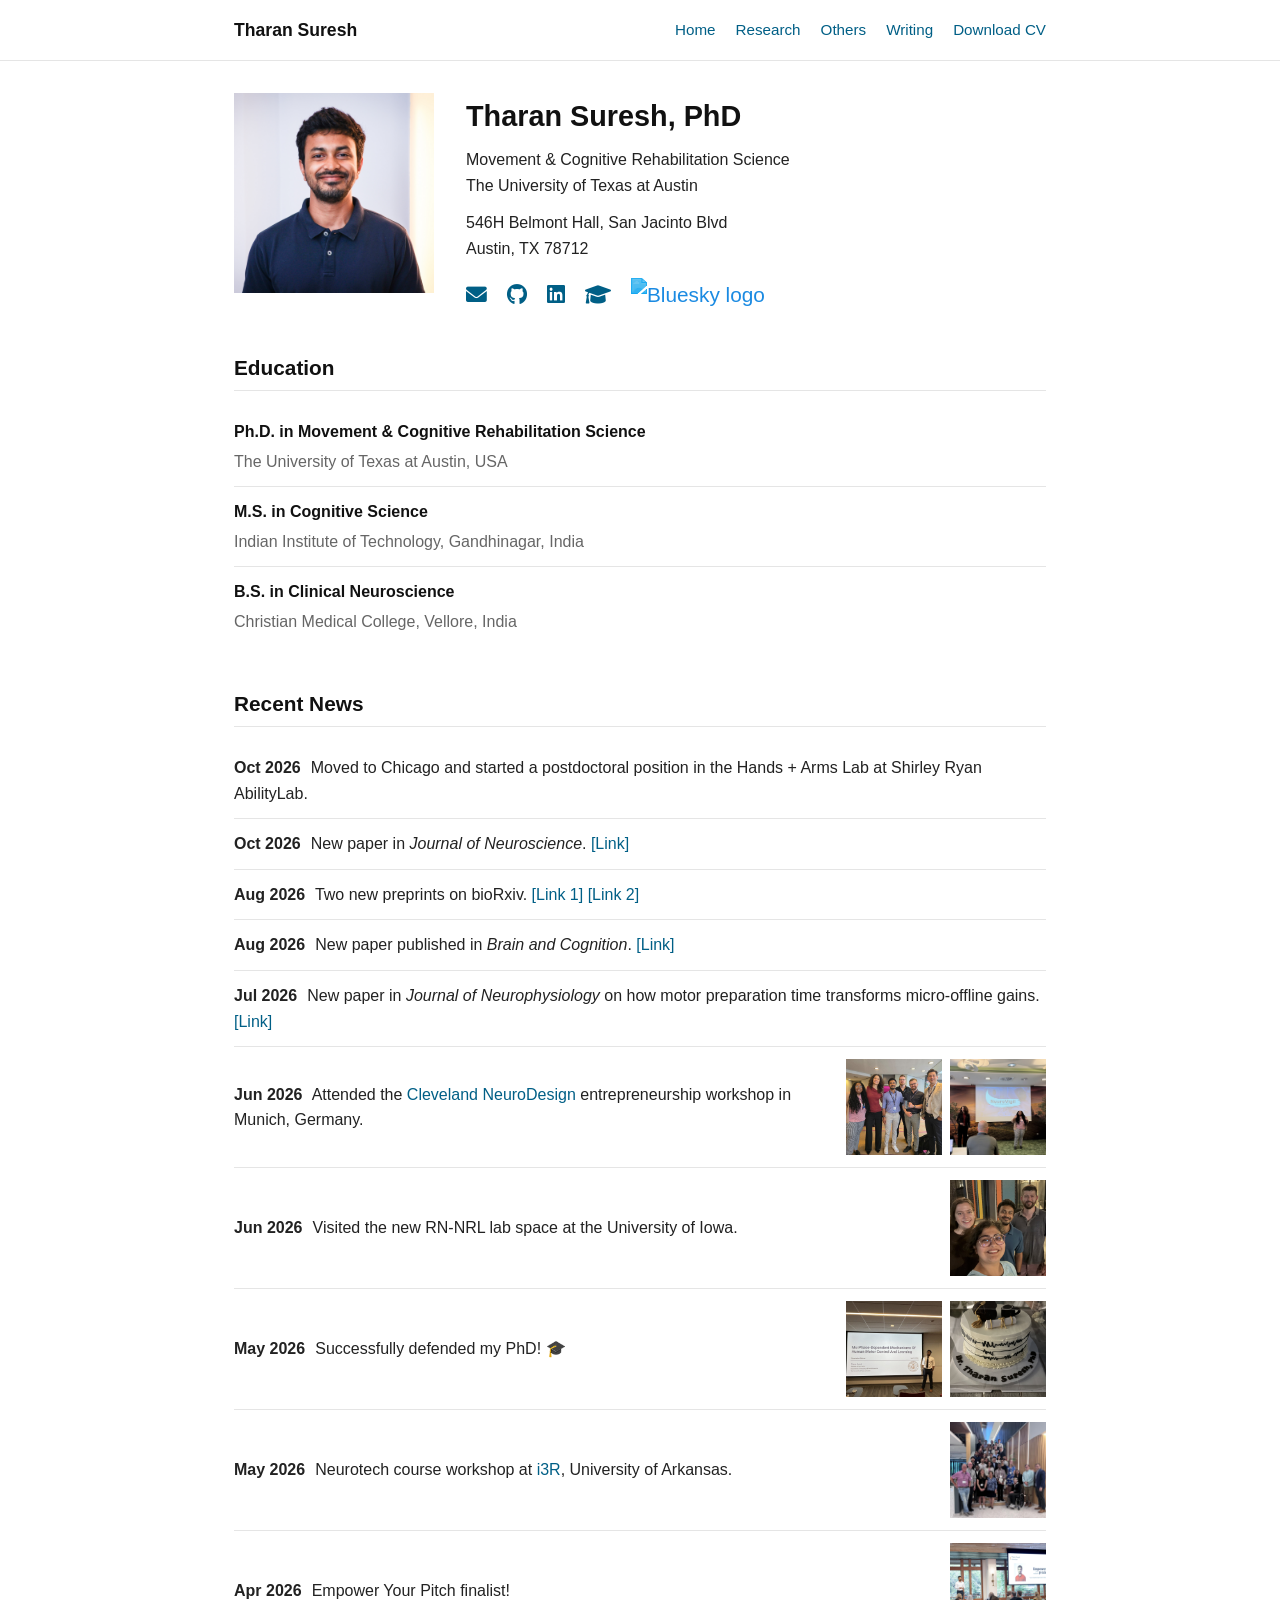
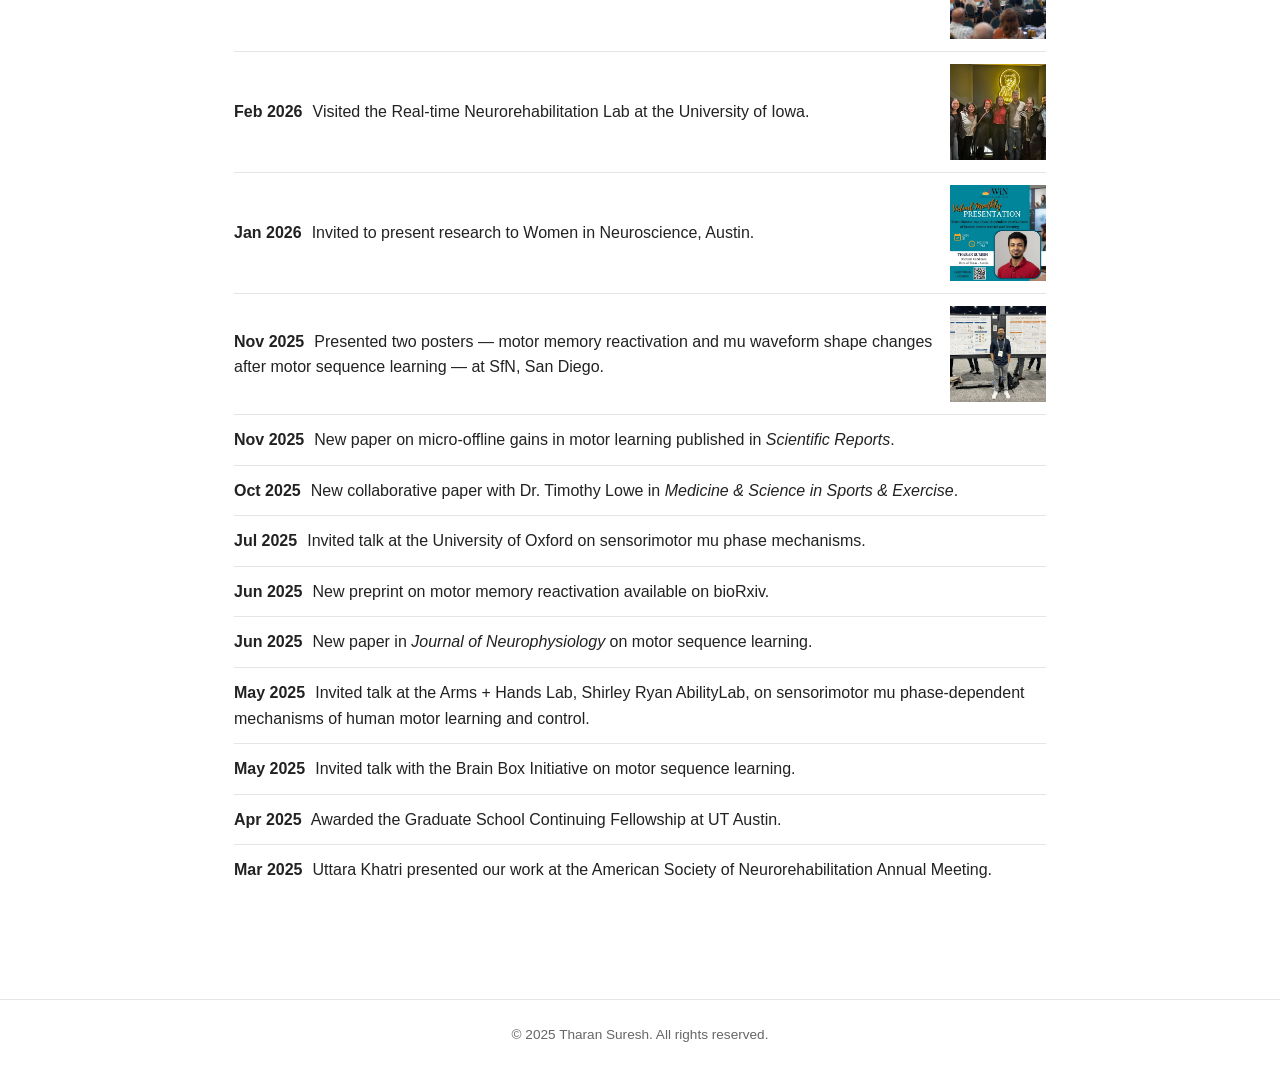
==== commit 80b9e746: "'October updates'" ====
--- a/index.html
+++ b/index.html
@@ -76,6 +76,18 @@
         <section class="recent-news">
             <h2>Recent News</h2>
             <div class="news-list">
+                <div class="news-item">
+                    <p><span class="news-date">Oct 2026</span> Moved to Chicago and started a postdoctoral position in the Hands + Arms Lab at Shirley Ryan AbilityLab.</p>
+                </div>
+                <div class="news-item">
+                    <p><span class="news-date">Oct 2026</span> New paper in <em>Journal of Neuroscience</em>. <a href="https://www.jneurosci.org/content/46/40/e0198262026.abstract" target="_blank" rel="noopener">[Link]</a></p>
+                </div>
+                <div class="news-item">
+                    <p><span class="news-date">Aug 2026</span> Two new preprints on bioRxiv. <a href="https://www.biorxiv.org/content/10.64898/2026.08.07.743250v1" target="_blank" rel="noopener">[Link 1]</a> <a href="https://www.biorxiv.org/content/10.64898/2026.08.17.745334v1.abstract" target="_blank" rel="noopener">[Link 2]</a></p>
+                </div>
+                <div class="news-item">
+                    <p><span class="news-date">Aug 2026</span> New paper published in <em>Brain and Cognition</em>. <a href="https://www.sciencedirect.com/science/article/pii/S0278262626000874" target="_blank" rel="noopener">[Link]</a></p>
+                </div>
                 <div class="news-item">
                     <p><span class="news-date">Jul 2026</span> New paper in <em>Journal of Neurophysiology</em> on how motor preparation time transforms micro-offline gains. <a href="https://doi.org/10.1152/jn.00181.2026" target="_blank" rel="noopener">[Link]</a></p>
                 </div>
--- a/style.css
+++ b/style.css
@@ -1,8 +1,8 @@
-@import url('https://fonts.googleapis.com/css2?family=Inter:wght@300;400;500;600;700&display=swap');
-
 :root {
-    --primary-color: #005F86;
-    --text-color: #333;
+    --text-color: #222;
+    --muted-color: #666;
+    --link-color: #005F86;
+    --line-color: #e5e5e5;
     --background-color: #fff;
 }
 
@@ -13,37 +13,83 @@
 }
 
 body {
-    font-family: 'Inter', sans-serif;
-    font-weight: 300;
+    font-family: Arial, Helvetica, sans-serif;
+    font-weight: 400;
+    font-size: 16px;
     color: var(--text-color);
     background-color: var(--background-color);
     line-height: 1.6;
 }
 
 .container {
-    max-width: 1200px;
+    max-width: 860px;
     margin: 0 auto;
-    padding: 2rem;
-}
-
-/* Profile Section */
+    padding: 2rem 1.5rem;
+}
+
+a {
+    color: var(--link-color);
+    text-decoration: none;
+}
+
+a:hover {
+    text-decoration: underline;
+}
+
+/* Headings */
+h1, h2, h3, h4 {
+    font-family: Arial, Helvetica, sans-serif;
+    color: #111;
+    font-weight: 700;
+}
+
+section {
+    margin-bottom: 2.5rem;
+}
+
+section h2 {
+    font-size: 1.3em;
+    margin-bottom: 1rem;
+    padding-bottom: 6px;
+    border-bottom: 1px solid var(--line-color);
+}
+
+section h3 {
+    font-size: 1.05em;
+    margin-bottom: 0.25rem;
+}
+
+section h4 {
+    font-size: 1em;
+    margin: 1.5rem 0 0.75rem 0;
+}
+
+/* Page header (sub pages) */
+.page-header {
+    margin-bottom: 2rem;
+}
+
+.page-header h1 {
+    font-size: 1.8em;
+}
+
+/* Profile */
 .profile {
     display: flex;
     gap: 2rem;
-    margin-bottom: 2rem;
+    margin-bottom: 2.5rem;
     align-items: flex-start;
 }
 
 .profile-image {
-    flex: 0 0 250px;
+    flex: 0 0 200px;
 }
 
 .profile-image img {
     width: 100%;
     height: auto;
-    max-width: 250px;
-    border-radius: 8px;
-    object-fit: cover;
+    max-width: 200px;
+    display: block;
 }
 
 .profile-content {
@@ -51,147 +97,99 @@
 }
 
 .profile-content h1 {
-    color: var(--primary-color);
-    margin-bottom: 10px;
-    font-size: 2em;
-}
-
-.profile-content h2 {
-    margin-bottom: 20px;
-    font-size: 1.5em;
-    font-weight: 400;
-}
-
-/* Section Styles */
-section {
-    margin-bottom: 2rem;
-}
-
-section h2 {
-    color: #111;
     font-size: 1.8em;
-    margin-bottom: 1rem;
-    padding-bottom: 8px;
-    border-bottom: 2px solid var(--primary-color);
-    font-weight: 600;
-}
-
-section h3 {
-    color: #111;
-    font-size: 1.3em;
-    margin-bottom: 1rem;
-    font-weight: 600;
-}
-
-section h4 {
-    color: #333;
-    font-size: 1.1em;
-    margin: 1.5rem 0 1rem 0;
-    font-weight: 500;
-}
-
-/* Page Header */
-.page-header {
-    text-align: center;
-    margin-bottom: 2rem;
-    padding: 2rem 0;
-    background-color: var(--primary-color);
-    color: white;
-    border-radius: 8px;
-}
-
-.page-header h1 {
-    font-size: 2.5em;
-}
-
-/* Social Icons */
+    margin-bottom: 0.5rem;
+}
+
+.profile-content p {
+    margin-bottom: 0.75rem;
+}
+
 .social-icons {
     display: flex;
-    gap: 1.5rem;
-    margin-top: 1.5rem;
+    gap: 1.25rem;
+    margin-top: 1rem;
     flex-wrap: wrap;
 }
 
 .social-icons a {
-    color: var(--primary-color);
-    font-size: 1.5rem;
-    transition: opacity 0.3s ease;
-}
-
-.social-icons a:hover {
-    opacity: 0.7;
+    color: var(--link-color);
+    font-size: 1.3rem;
 }
 
 .social-icons img {
-    width: 24px;
-    height: 24px;
+    width: 22px;
+    height: 22px;
     filter: invert(24%) sepia(88%) saturate(1247%) hue-rotate(169deg) brightness(94%) contrast(101%);
 }
 
-/* Education — fill the row instead of stacking full-width bars */
-.education-list {
-    display: grid;
-    grid-template-columns: repeat(auto-fit, minmax(230px, 1fr));
-    gap: 1rem;
-}
-
-/* Publications / presentations stay single-column (long text) */
+/* Lists: simple rows separated by thin lines, no cards */
+.education-list,
 .publication-list,
-.presentation-list {
+.presentation-list,
+.news-list,
+.project-list {
     display: flex;
     flex-direction: column;
-    gap: 1rem;
-}
-
-/* News — balanced masonry columns so short items don't waste space */
-.news-list {
-    column-count: 2;
-    column-gap: 1rem;
-}
-
-/* Compact list (e.g. poems) — many short one-line items across columns */
+}
+
+.education-item,
+.publication-item,
+.presentation-item,
+.news-item,
+.project-item {
+    padding: 0.75rem 0;
+    border-bottom: 1px solid var(--line-color);
+}
+
+.education-item:last-child,
+.publication-item:last-child,
+.presentation-item:last-child,
+.news-item:last-child,
+.project-item:last-child {
+    border-bottom: none;
+}
+
+.education-item p,
+.publication-item p,
+.presentation-item p,
+.news-item p,
+.project-item p {
+    margin: 0;
+}
+
+.education-item h3 {
+    font-size: 1em;
+}
+
+.education-item p {
+    color: var(--muted-color);
+}
+
+/* Compact list (poems) */
 .compact-list {
     display: block;
-    column-width: 280px;
-    column-gap: 1rem;
+    column-width: 300px;
+    column-gap: 2rem;
 }
 
 .compact-list .publication-item {
     break-inside: avoid;
-    margin-bottom: 1rem;
-    padding: 0.85rem 1rem;
-}
-
-.education-item,
-.news-item,
-.publication-item,
-.presentation-item,
-.project-item {
-    background: white;
-    padding: 1.5rem;
-    border-radius: 8px;
-    border-left: 4px solid var(--primary-color);
-    box-shadow: 0 2px 4px rgba(0,0,0,0.05);
-}
-
-/* News item — compact, consistent with or without photos */
+}
+
+/* News */
 .news-item {
     display: flex;
-    gap: 1.25rem;
+    gap: 1rem;
     align-items: center;
-    padding: 1rem 1.25rem;
-    margin-bottom: 1rem;
-    break-inside: avoid;
 }
 
 .news-item p {
     flex: 1;
-    margin: 0;
 }
 
 .news-date {
-    color: var(--primary-color);
-    font-weight: 600;
+    font-weight: 700;
     margin-right: 0.35rem;
 }
 
@@ -205,275 +203,115 @@
     width: 96px;
     height: 96px;
     object-fit: cover;
-    border-radius: 6px;
-    box-shadow: 0 1px 4px rgba(0,0,0,0.12);
-    transition: transform 0.2s ease;
-}
-
-.news-photos a:hover img {
-    transform: scale(1.04);
-}
-
-.image-caption {
-    font-size: 0.9em;
-    color: #666;
-    margin-top: 0.5rem;
-    font-style: italic;
-}
-
-.education-item h3 {
-    margin-bottom: 0.5rem;
-    font-size: 1.2em;
-}
-
-.education-item p,
-.news-item p,
-.publication-item p,
-.presentation-item p,
-.project-item p {
-    margin: 0;
-    line-height: 1.8;
-}
-
-/* Project list — clear, even spacing between project cards */
-.project-list {
-    display: flex;
-    flex-direction: column;
-    gap: 1.5rem;
-}
-
-/* Project item with image */
+    display: block;
+}
+
+/* Projects */
 .project-item {
     display: flex;
     gap: 2rem;
     align-items: flex-start;
+    padding: 1.25rem 0;
 }
 
 .project-content {
     flex: 1;
 }
 
+.project-item h3 {
+    font-size: 1.05em;
+    margin-bottom: 0.25rem;
+}
+
 .project-date {
-    color: #666;
-    font-weight: 600;
-    margin-bottom: 0.75rem !important;
+    color: var(--muted-color);
+    margin-bottom: 0.5rem !important;
+}
+
+.project-item ul {
+    padding-left: 1.25rem;
+}
+
+.project-item li {
+    margin-bottom: 0.35rem;
 }
 
 .project-image {
-    flex: 0 0 300px;
-    text-align: center;
+    flex: 0 0 240px;
 }
 
 .project-image img {
     width: 100%;
     height: auto;
-    border-radius: 8px;
-    box-shadow: 0 2px 8px rgba(0,0,0,0.1);
-}
-
-.project-item h3 {
+    display: block;
+}
+
+.image-caption {
+    font-size: 0.85em;
+    color: var(--muted-color);
+    margin-top: 0.4rem !important;
+}
+
+/* Research methods */
+.methods-grid {
+    display: flex;
+    flex-direction: column;
+}
+
+.method-item {
+    padding: 0.75rem 0;
+    border-bottom: 1px solid var(--line-color);
+}
+
+.method-item:last-child {
+    border-bottom: none;
+}
+
+.method-item h4 {
+    margin: 0 0 0.25rem 0;
+}
+
+.method-item br {
+    display: none;
+}
+
+/* Writing pages */
+.thought-pieces {
+    max-width: 700px;
+    margin: 0 auto;
+}
+
+.article-title {
+    font-size: 1.8em;
     margin-bottom: 0.5rem;
-    color: var(--primary-color);
-    font-size: 1.2em;
-}
-
-.project-item ul {
-    margin-top: 0.5rem;
-    padding-left: 1.5rem;
-}
-
-.project-item li {
-    margin-bottom: 0.5rem;
-    line-height: 1.6;
-}
-
-/* Research Methods Grid */
-.methods-grid {
-    display: grid;
-    grid-template-columns: repeat(auto-fit, minmax(280px, 1fr));
-    gap: 1.5rem;
-}
-
-.method-item {
-    background: white;
-    padding: 1.5rem;
-    border-radius: 8px;
-    box-shadow: 0 2px 4px rgba(0,0,0,0.05);
-    border-top: 4px solid var(--primary-color);
-}
-
-.method-item h4 {
-    margin-top: 0;
-    color: var(--primary-color);
-}
-
-/* Ideas List Styles */
-.ideas-list {
-    max-width: 900px;
-    margin: 0 auto;
-}
-
-.idea-item {
-    background: white;
-    border-radius: 8px;
-    box-shadow: 0 2px 4px rgba(0,0,0,0.05);
+    line-height: 1.3;
+}
+
+.article-meta {
+    color: var(--muted-color);
     margin-bottom: 1.5rem;
-    transition: transform 0.2s ease, box-shadow 0.2s ease;
-}
-
-.idea-item:hover {
-    transform: translateY(-2px);
-    box-shadow: 0 4px 12px rgba(0,0,0,0.1);
-}
-
-.idea-link {
-    display: block;
-    padding: 2rem;
-    color: inherit;
-    text-decoration: none;
-}
-
-.idea-link h3 {
-    color: var(--primary-color);
-    font-size: 1.2em;
-    margin-bottom: 0.5rem;
-    font-weight: 600;
-}
-
-.idea-date {
-    color: #666;
-    font-size: 0.95em;
-    font-style: italic;
-    margin: 0;
-}
-
-/* Thought Leadership Article Styles */
-.thought-pieces {
-    max-width: 900px;
-    margin: 0 auto;
-}
-
-.thought-article {
-    background: white;
-    padding: 3rem;
-    border-radius: 8px;
-    box-shadow: 0 2px 8px rgba(0,0,0,0.05);
-    margin-bottom: 3rem;
-}
-
-.article-title {
-    color: var(--primary-color);
-    font-size: 2em;
-    margin-bottom: 1rem;
-    line-height: 1.3;
-}
-
-.article-meta {
-    color: #666;
-    font-size: 0.95em;
-    margin-bottom: 2rem;
     padding-bottom: 1rem;
-    border-bottom: 1px solid #e0e0e0;
-}
-
-.article-date {
-    font-style: italic;
-}
-
-.article-image {
-    margin: 2rem 0;
-    text-align: center;
-}
-
-.article-image img {
-    width: 100%;
-    max-width: 800px;
-    height: auto;
-    border-radius: 8px;
-    box-shadow: 0 4px 12px rgba(0,0,0,0.1);
-}
-
-.article-content {
-    font-size: 1.05em;
-    line-height: 1.8;
+    border-bottom: 1px solid var(--line-color);
 }
 
 .article-content p {
-    margin-bottom: 1.5rem;
-    text-align: justify;
-}
-
-.article-content h3 {
-    color: var(--primary-color);
-    font-size: 1.5em;
-    margin-top: 2.5rem;
-    margin-bottom: 1rem;
-}
-
-.article-content ul {
-    margin: 1.5rem 0;
-    padding-left: 2rem;
-}
-
-.article-content li {
-    margin-bottom: 1rem;
-    line-height: 1.8;
-}
-
-.article-quote {
-    background: #f8f9fa;
-    border-left: 4px solid var(--primary-color);
-    padding: 1.5rem 2rem;
-    margin: 2rem 0;
-    font-style: italic;
-    font-size: 1.15em;
-    color: #333;
-}
-
-.article-references {
-    margin-top: 3rem;
-    padding-top: 2rem;
-    border-top: 2px solid #e0e0e0;
-}
-
-.article-references h3 {
-    color: var(--primary-color);
-    margin-bottom: 1rem;
-}
-
-.article-references ol {
-    padding-left: 1.5rem;
-}
-
-.article-references li {
-    margin-bottom: 1rem;
-    line-height: 1.6;
-}
-
-/* Links */
-a {
-    color: var(--primary-color);
-    text-decoration: none;
-}
-
-a:hover {
-    text-decoration: underline;
+    margin-bottom: 1.25rem;
 }
 
 /* Footer */
 .footer {
     text-align: center;
-    padding: 20px;
-    background-color: var(--primary-color);
-    color: white;
-    margin-top: 3rem;
-    border-radius: 8px;
-}
-
-/* Responsive Design */
+    padding: 1.5rem;
+    color: var(--muted-color);
+    font-size: 0.85em;
+    border-top: 1px solid var(--line-color);
+    margin-top: 2rem;
+}
+
+/* Responsive */
 @media screen and (max-width: 768px) {
     .container {
-        padding: 1rem;
+        padding: 1.25rem 1rem;
     }
 
     .profile {
@@ -482,109 +320,26 @@
         text-align: center;
     }
 
-    .profile-image {
-        flex: 0 0 auto;
-        margin-bottom: 1.5rem;
-    }
-
-    .profile-image img {
-        max-width: 200px;
-    }
-
-    .profile-content h1 {
-        font-size: 1.8em;
-    }
-
-    .profile-content h2 {
-        font-size: 1.3em;
-    }
-
     .social-icons {
         justify-content: center;
     }
 
-    section h2 {
-        font-size: 1.5em;
-    }
-
-    .news-list {
-        column-count: 1;
-    }
-
-    .page-header h1 {
-        font-size: 2em;
-    }
-
-    .methods-grid {
-        grid-template-columns: 1fr;
+    .news-item,
+    .project-item {
+        flex-direction: column;
+        align-items: flex-start;
+    }
+
+    .project-image {
+        flex: 0 0 auto;
+        width: 100%;
+        max-width: 320px;
     }
 }
 
 @media screen and (max-width: 480px) {
-    .profile-image img {
-        max-width: 150px;
-    }
-
-    .profile-content h1 {
-        font-size: 1.5em;
-    }
-
-    .profile-content h2 {
-        font-size: 1.2em;
-    }
-
-    section h2 {
-        font-size: 1.3em;
-    }
-
-    .page-header h1 {
-        font-size: 1.8em;
-    }
-
-    .page-header {
-        padding: 1.5rem 0;
-    }
-
-    .education-item,
-    .news-item,
-    .publication-item,
-    .presentation-item,
-    .project-item {
-        padding: 1rem;
-    }
-
     .news-photos img {
         width: 76px;
         height: 76px;
     }
-
-    .project-item {
-        flex-direction: column;
-    }
-
-    .project-image {
-        flex: 0 0 auto;
-        width: 100%;
-    }
-
-    .social-icons a {
-        font-size: 1.3rem;
-    }
-
-    .thought-article {
-        padding: 2rem 1.5rem;
-    }
-
-    .article-title {
-        font-size: 1.6em;
-    }
-
-    .article-content p {
-        text-align: left;
-    }
-
-    .article-quote {
-        padding: 1rem 1.5rem;
-        font-size: 1.05em;
-    }
-}
+}
--- a/navbar.css
+++ b/navbar.css
@@ -1,111 +1,95 @@
-.navbar {
-    background-color: #005F86;
-    padding: 1rem 0;
-    position: sticky;
-    top: 0;
-    z-index: 1000;
-    width: 100%;
-    box-shadow: 0 2px 4px rgba(0,0,0,0.1);
-}
-
-.nav-container {
-    max-width: 1200px;
-    margin: 0 auto;
-    padding: 0 2rem;
-    display: flex;
-    justify-content: space-between;
-    align-items: center;
-}
-
-.nav-brand a {
-    color: white;
-    text-decoration: none;
-    font-size: 1.5rem;
-    font-weight: 600;
-}
-
-.nav-menu {
-    display: flex;
-    list-style: none;
-    margin: 0;
-    padding: 0;
-    align-items: center;
-    gap: 0.5rem;
-}
-
-.nav-link {
-    color: white;
-    text-decoration: none;
-    padding: 0.5rem 1rem;
-    transition: opacity 0.3s ease;
-    border-radius: 4px;
-}
-
-.nav-link:hover {
-    opacity: 0.8;
-    background-color: rgba(255, 255, 255, 0.1);
-}
-
-.hamburger {
-    display: none;
-    cursor: pointer;
-    background: none;
-    border: none;
-    padding: 0.5rem;
-}
-
-.hamburger span {
-    display: block;
-    width: 25px;
-    height: 3px;
-    margin: 5px 0;
-    background-color: white;
-    transition: all 0.3s ease;
-    border-radius: 2px;
-}
-
-@media screen and (max-width: 768px) {
-    .nav-container {
-        padding: 0 1rem;
-    }
-
-    .hamburger {
-        display: block;
-    }
-
-    .nav-menu {
-        position: fixed;
-        left: -100%;
-        top: 60px;
-        flex-direction: column;
-        background-color: #005F86;
-        width: 100%;
-        text-align: center;
-        transition: left 0.3s ease;
-        box-shadow: 0 4px 6px rgba(0, 0, 0, 0.1);
-        padding: 1rem 0;
-        gap: 0;
-    }
-
-    .nav-menu.active {
-        left: 0;
-    }
-
-    .nav-link {
-        padding: 1rem;
-        width: 100%;
-        font-size: 1.1rem;
-    }
-
-    .hamburger.active span:nth-child(2) {
-        opacity: 0;
-    }
-
-    .hamburger.active span:nth-child(1) {
-        transform: translateY(8px) rotate(45deg);
-    }
-
-    .hamburger.active span:nth-child(3) {
-        transform: translateY(-8px) rotate(-45deg);
-    }
-}
+.navbar {
+    background-color: #fff;
+    padding: 1rem 0;
+    position: sticky;
+    top: 0;
+    z-index: 1000;
+    width: 100%;
+    border-bottom: 1px solid #e5e5e5;
+    font-family: Arial, Helvetica, sans-serif;
+}
+
+.nav-container {
+    max-width: 860px;
+    margin: 0 auto;
+    padding: 0 1.5rem;
+    display: flex;
+    justify-content: space-between;
+    align-items: center;
+}
+
+.nav-brand a {
+    color: #111;
+    text-decoration: none;
+    font-size: 1.1rem;
+    font-weight: 700;
+}
+
+.nav-menu {
+    display: flex;
+    list-style: none;
+    margin: 0;
+    padding: 0;
+    align-items: center;
+    gap: 1.25rem;
+}
+
+.nav-link {
+    color: #005F86;
+    text-decoration: none;
+    font-size: 0.95rem;
+}
+
+.nav-link:hover {
+    text-decoration: underline;
+}
+
+.hamburger {
+    display: none;
+    cursor: pointer;
+    background: none;
+    border: none;
+    padding: 0.5rem;
+}
+
+.hamburger span {
+    display: block;
+    width: 22px;
+    height: 2px;
+    margin: 5px 0;
+    background-color: #111;
+}
+
+@media screen and (max-width: 768px) {
+    .nav-container {
+        padding: 0 1rem;
+    }
+
+    .hamburger {
+        display: block;
+    }
+
+    .nav-menu {
+        position: fixed;
+        left: -100%;
+        top: 56px;
+        flex-direction: column;
+        background-color: #fff;
+        width: 100%;
+        text-align: center;
+        transition: left 0.3s ease;
+        border-bottom: 1px solid #e5e5e5;
+        padding: 1rem 0;
+        gap: 0;
+    }
+
+    .nav-menu.active {
+        left: 0;
+    }
+
+    .nav-link {
+        display: block;
+        padding: 0.9rem;
+        width: 100%;
+    }
+}
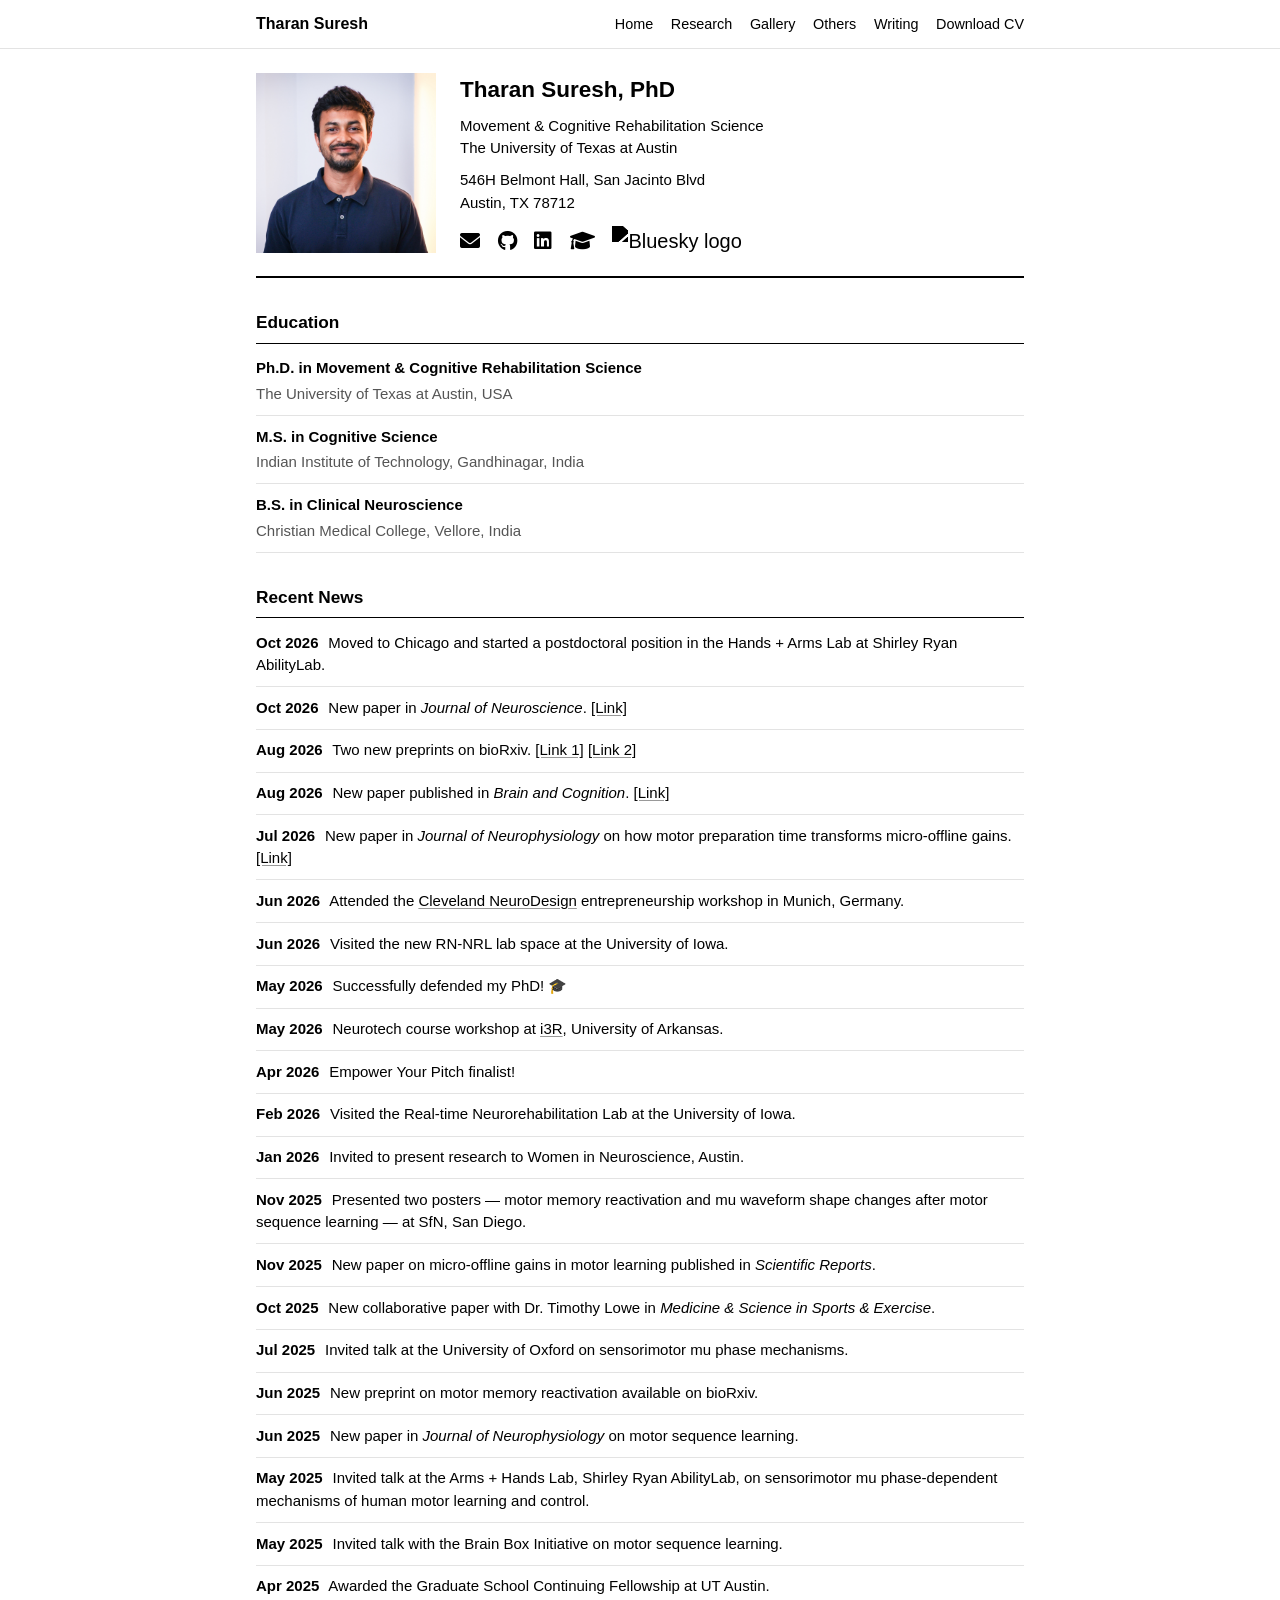
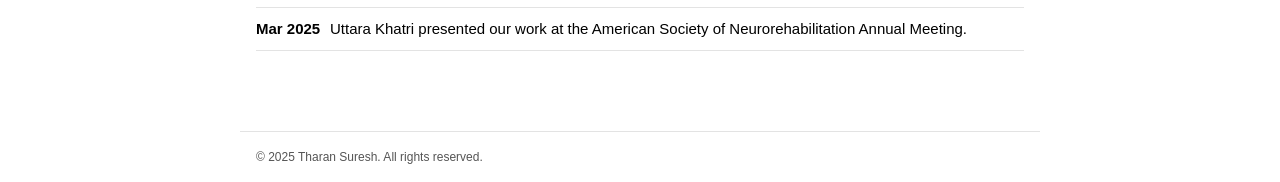
==== commit a77db47f: "'image compression'" ====
--- a/index.html
+++ b/index.html
@@ -19,6 +19,7 @@
             <ul class="nav-menu">
                 <li><a href="index.html" class="nav-link">Home</a></li>
                 <li><a href="research.html" class="nav-link">Research</a></li>
+                <li><a href="gallery.html" class="nav-link">Gallery</a></li>
                 <li><a href="others.html" class="nav-link">Others</a></li>
                 <li><a href="writing.html" class="nav-link">Writing</a></li>
                 <li><a href="#" class="nav-link" onclick="downloadCV()">Download CV</a></li>
@@ -93,53 +94,27 @@
                 </div>
                 <div class="news-item">
                     <p><span class="news-date">Jun 2026</span> Attended the <a href="https://www.clevelandneurodesign.com/" target="_blank" rel="noopener">Cleveland NeuroDesign</a> entrepreneurship workshop in Munich, Germany.</p>
-                    <div class="news-photos">
-                        <a href="images/CNEW.jpg" target="_blank" rel="noopener"><img src="images/CNEW.jpg" alt="Cleveland NeuroDesign workshop, Munich"></a>
-                        <a href="images/CNEW_Pitch.jpeg" target="_blank" rel="noopener"><img src="images/CNEW_Pitch.jpeg" alt="Pitch at Cleveland NeuroDesign workshop"></a>
-                    </div>
                 </div>
                 <div class="news-item">
                     <p><span class="news-date">Jun 2026</span> Visited the new RN-NRL lab space at the University of Iowa.</p>
-                    <div class="news-photos">
-                        <a href="images/IowaVisit_May.jpg" target="_blank" rel="noopener"><img src="images/IowaVisit_May.jpg" alt="RN-NRL lab space, University of Iowa"></a>
-                    </div>
                 </div>
                 <div class="news-item">
                     <p><span class="news-date">May 2026</span> Successfully defended my PhD! 🎓</p>
-                    <div class="news-photos">
-                        <a href="images/defense.jpg" target="_blank" rel="noopener"><img src="images/defense.jpg" alt="PhD defense"></a>
-                        <a href="images/defense_cake.jpg" target="_blank" rel="noopener"><img src="images/defense_cake.jpg" alt="PhD defense cake"></a>
-                    </div>
                 </div>
                 <div class="news-item">
                     <p><span class="news-date">May 2026</span> Neurotech course workshop at <a href="https://i3r.uark.edu/" target="_blank" rel="noopener">i3R</a>, University of Arkansas.</p>
-                    <div class="news-photos">
-                        <a href="images/IR3.jpg" target="_blank" rel="noopener"><img src="images/IR3.jpg" alt="Neurotech workshop at i3R, Arkansas"></a>
-                    </div>
                 </div>
                 <div class="news-item">
                     <p><span class="news-date">Apr 2026</span> Empower Your Pitch finalist!</p>
-                    <div class="news-photos">
-                        <a href="images/EYP.jpg" target="_blank" rel="noopener"><img src="images/EYP.jpg" alt="Empower Your Pitch finals"></a>
-                    </div>
                 </div>
                 <div class="news-item">
                     <p><span class="news-date">Feb 2026</span> Visited the Real-time Neurorehabilitation Lab at the University of Iowa.</p>
-                    <div class="news-photos">
-                        <a href="images/iowa-visit.jpg" target="_blank" rel="noopener"><img src="images/iowa-visit.jpg" alt="Iowa lab visit"></a>
-                    </div>
                 </div>
                 <div class="news-item">
                     <p><span class="news-date">Jan 2026</span> Invited to present research to Women in Neuroscience, Austin.</p>
-                    <div class="news-photos">
-                        <a href="images/win-presentation.jpg" target="_blank" rel="noopener"><img src="images/win-presentation.jpg" alt="Women in Neuroscience talk"></a>
-                    </div>
                 </div>
                 <div class="news-item">
                     <p><span class="news-date">Nov 2025</span> Presented two posters — motor memory reactivation and mu waveform shape changes after motor sequence learning — at SfN, San Diego.</p>
-                    <div class="news-photos">
-                        <a href="images/sfn2025.jpg" target="_blank" rel="noopener"><img src="images/sfn2025.jpg" alt="SfN 2025 poster presentation"></a>
-                    </div>
                 </div>
                 <div class="news-item">
                     <p><span class="news-date">Nov 2025</span> New paper on micro-offline gains in motor learning published in <em>Scientific Reports</em>.</p>
--- a/style.css
+++ b/style.css
@@ -1,8 +1,8 @@
 :root {
-    --text-color: #222;
-    --muted-color: #666;
-    --link-color: #005F86;
-    --line-color: #e5e5e5;
+    --text-color: #000;
+    --muted-color: #555;
+    --line-color: #e3e3e3;
+    --rule-color: #000;
     --background-color: #fff;
 }
 
@@ -12,123 +12,141 @@
     box-sizing: border-box;
 }
 
+html {
+    -webkit-text-size-adjust: 100%;
+}
+
 body {
     font-family: Arial, Helvetica, sans-serif;
     font-weight: 400;
-    font-size: 16px;
+    font-size: 15px;
     color: var(--text-color);
     background-color: var(--background-color);
-    line-height: 1.6;
+    line-height: 1.5;
 }
 
 .container {
-    max-width: 860px;
+    max-width: 800px;
     margin: 0 auto;
-    padding: 2rem 1.5rem;
+    padding: 1.5rem 1rem 2rem;
+}
+
+img {
+    max-width: 100%;
+    height: auto;
 }
 
 a {
-    color: var(--link-color);
-    text-decoration: none;
+    color: #000;
+    text-decoration: underline;
+    text-decoration-color: #999;
+    text-underline-offset: 2px;
 }
 
 a:hover {
-    text-decoration: underline;
-}
-
-/* Headings */
+    text-decoration-color: #000;
+}
+
 h1, h2, h3, h4 {
     font-family: Arial, Helvetica, sans-serif;
-    color: #111;
+    color: #000;
     font-weight: 700;
 }
 
 section {
-    margin-bottom: 2.5rem;
-}
-
+    margin-bottom: 2rem;
+}
+
+/* Section headings: bold title with a black rule, like a results table */
 section h2 {
-    font-size: 1.3em;
-    margin-bottom: 1rem;
-    padding-bottom: 6px;
-    border-bottom: 1px solid var(--line-color);
+    font-size: 1.15em;
+    margin-bottom: 0.25rem;
+    padding-bottom: 0.4rem;
+    border-bottom: 1px solid var(--rule-color);
 }
 
 section h3 {
-    font-size: 1.05em;
-    margin-bottom: 0.25rem;
+    font-size: 1em;
+    margin-bottom: 0.2rem;
 }
 
 section h4 {
     font-size: 1em;
-    margin: 1.5rem 0 0.75rem 0;
+    margin: 1.25rem 0 0.25rem 0;
+    padding-bottom: 0.4rem;
+    border-bottom: 1px solid var(--rule-color);
 }
 
 /* Page header (sub pages) */
 .page-header {
-    margin-bottom: 2rem;
+    margin-bottom: 1.5rem;
+    padding-bottom: 0.6rem;
+    border-bottom: 2px solid var(--rule-color);
 }
 
 .page-header h1 {
-    font-size: 1.8em;
+    font-size: 1.5em;
 }
 
 /* Profile */
 .profile {
     display: flex;
-    gap: 2rem;
-    margin-bottom: 2.5rem;
+    gap: 1.5rem;
+    margin-bottom: 2rem;
+    padding-bottom: 1.25rem;
+    border-bottom: 2px solid var(--rule-color);
     align-items: flex-start;
 }
 
 .profile-image {
-    flex: 0 0 200px;
+    flex: 0 0 180px;
 }
 
 .profile-image img {
     width: 100%;
-    height: auto;
-    max-width: 200px;
     display: block;
 }
 
 .profile-content {
     flex: 1;
+    min-width: 0;
 }
 
 .profile-content h1 {
-    font-size: 1.8em;
+    font-size: 1.5em;
     margin-bottom: 0.5rem;
 }
 
 .profile-content p {
-    margin-bottom: 0.75rem;
+    margin-bottom: 0.6rem;
 }
 
 .social-icons {
     display: flex;
-    gap: 1.25rem;
-    margin-top: 1rem;
+    gap: 1.1rem;
+    margin-top: 0.75rem;
     flex-wrap: wrap;
 }
 
 .social-icons a {
-    color: var(--link-color);
-    font-size: 1.3rem;
+    color: #000;
+    font-size: 1.25rem;
+    text-decoration: none;
 }
 
 .social-icons img {
-    width: 22px;
-    height: 22px;
-    filter: invert(24%) sepia(88%) saturate(1247%) hue-rotate(169deg) brightness(94%) contrast(101%);
-}
-
-/* Lists: simple rows separated by thin lines, no cards */
+    width: 20px;
+    height: 20px;
+    filter: brightness(0);
+}
+
+/* Lists: plain rows with thin separators */
 .education-list,
 .publication-list,
 .presentation-list,
 .news-list,
-.project-list {
+.project-list,
+.methods-grid {
     display: flex;
     flex-direction: column;
 }
@@ -137,33 +155,34 @@
 .publication-item,
 .presentation-item,
 .news-item,
-.project-item {
-    padding: 0.75rem 0;
+.project-item,
+.method-item {
+    padding: 0.6rem 0;
     border-bottom: 1px solid var(--line-color);
-}
-
-.education-item:last-child,
-.publication-item:last-child,
-.presentation-item:last-child,
-.news-item:last-child,
-.project-item:last-child {
-    border-bottom: none;
 }
 
 .education-item p,
 .publication-item p,
 .presentation-item p,
 .news-item p,
-.project-item p {
+.project-item p,
+.method-item p {
     margin: 0;
 }
 
-.education-item h3 {
-    font-size: 1em;
-}
-
-.education-item p {
+.education-item p,
+.method-item p {
     color: var(--muted-color);
+}
+
+.method-item h4 {
+    margin: 0 0 0.15rem 0;
+    padding: 0;
+    border: none;
+}
+
+.method-item br {
+    display: none;
 }
 
 /* Compact list (poems) */
@@ -186,22 +205,28 @@
 
 .news-item p {
     flex: 1;
+    min-width: 0;
 }
 
 .news-date {
     font-weight: 700;
     margin-right: 0.35rem;
+    white-space: nowrap;
 }
 
 .news-photos {
     flex: 0 0 auto;
     display: flex;
-    gap: 0.5rem;
+    gap: 0.4rem;
+}
+
+.news-photos a {
+    display: block;
 }
 
 .news-photos img {
-    width: 96px;
-    height: 96px;
+    width: 90px;
+    height: 90px;
     object-fit: cover;
     display: block;
 }
@@ -209,125 +234,106 @@
 /* Projects */
 .project-item {
     display: flex;
-    gap: 2rem;
+    gap: 1.5rem;
     align-items: flex-start;
-    padding: 1.25rem 0;
+    padding: 1rem 0;
 }
 
 .project-content {
     flex: 1;
+    min-width: 0;
 }
 
 .project-item h3 {
-    font-size: 1.05em;
-    margin-bottom: 0.25rem;
+    margin-bottom: 0.15rem;
 }
 
 .project-date {
     color: var(--muted-color);
-    margin-bottom: 0.5rem !important;
+    margin-bottom: 0.4rem !important;
 }
 
 .project-item ul {
-    padding-left: 1.25rem;
+    padding-left: 1.2rem;
 }
 
 .project-item li {
-    margin-bottom: 0.35rem;
+    margin-bottom: 0.3rem;
 }
 
 .project-image {
-    flex: 0 0 240px;
+    flex: 0 0 220px;
 }
 
 .project-image img {
     width: 100%;
-    height: auto;
     display: block;
 }
 
 .image-caption {
     font-size: 0.85em;
     color: var(--muted-color);
-    margin-top: 0.4rem !important;
-}
-
-/* Research methods */
-.methods-grid {
-    display: flex;
-    flex-direction: column;
-}
-
-.method-item {
-    padding: 0.75rem 0;
-    border-bottom: 1px solid var(--line-color);
-}
-
-.method-item:last-child {
-    border-bottom: none;
-}
-
-.method-item h4 {
-    margin: 0 0 0.25rem 0;
-}
-
-.method-item br {
-    display: none;
+    margin-top: 0.3rem !important;
 }
 
 /* Writing pages */
 .thought-pieces {
-    max-width: 700px;
-    margin: 0 auto;
+    max-width: 680px;
 }
 
 .article-title {
-    font-size: 1.8em;
-    margin-bottom: 0.5rem;
+    font-size: 1.5em;
+    margin-bottom: 0.4rem;
     line-height: 1.3;
 }
 
 .article-meta {
     color: var(--muted-color);
-    margin-bottom: 1.5rem;
-    padding-bottom: 1rem;
-    border-bottom: 1px solid var(--line-color);
+    margin-bottom: 1.25rem;
+    padding-bottom: 0.75rem;
+    border-bottom: 2px solid var(--rule-color);
 }
 
 .article-content p {
-    margin-bottom: 1.25rem;
+    margin-bottom: 1.1rem;
+}
+
+.back-link a {
+    color: #000 !important;
 }
 
 /* Footer */
 .footer {
-    text-align: center;
-    padding: 1.5rem;
+    max-width: 800px;
+    margin: 1rem auto 0;
+    padding: 1rem;
+    text-align: left;
     color: var(--muted-color);
-    font-size: 0.85em;
+    font-size: 0.8em;
     border-top: 1px solid var(--line-color);
-    margin-top: 2rem;
-}
-
-/* Responsive */
-@media screen and (max-width: 768px) {
-    .container {
-        padding: 1.25rem 1rem;
+}
+
+/* Mobile */
+@media screen and (max-width: 640px) {
+    body {
+        font-size: 15px;
     }
 
     .profile {
         flex-direction: column;
-        align-items: center;
-        text-align: center;
-    }
-
-    .social-icons {
-        justify-content: center;
+        align-items: flex-start;
+    }
+
+    .profile-image {
+        flex: 0 0 auto;
+        width: 150px;
     }
 
     .news-item,
     .project-item {
         flex-direction: column;
         align-items: flex-start;
+        gap: 0.5rem;
     }
 
     .project-image {
@@ -335,11 +341,80 @@
         width: 100%;
         max-width: 320px;
     }
+
+    .news-photos img {
+        width: 80px;
+        height: 80px;
+    }
+
+    .compact-list {
+        column-width: auto;
+        column-count: 1;
+    }
+}
+
+/* Gallery */
+.gallery-grid {
+    display: grid;
+    grid-template-columns: repeat(auto-fill, minmax(220px, 1fr));
+    gap: 0.5rem;
+}
+
+.gallery-item {
+    position: relative;
+    overflow: hidden;
+    aspect-ratio: 1 / 1;
+    background: #f2f2f2;
+}
+
+.gallery-item a {
+    display: block;
+    width: 100%;
+    height: 100%;
+}
+
+.gallery-item img {
+    width: 100%;
+    height: 100%;
+    object-fit: cover;
+    display: block;
+}
+
+.gallery-item figcaption {
+    position: absolute;
+    left: 0;
+    right: 0;
+    bottom: 0;
+    padding: 0.6rem 0.7rem;
+    background: rgba(0, 0, 0, 0.75);
+    color: #fff;
+    font-size: 0.85em;
+    line-height: 1.3;
+    opacity: 0;
+    transition: opacity 0.2s ease;
+    pointer-events: none;
+}
+
+.gallery-item:hover figcaption,
+.gallery-item:focus-within figcaption {
+    opacity: 1;
+}
+
+/* Touch screens have no hover: always show the caption */
+@media (hover: none) {
+    .gallery-item figcaption {
+        opacity: 1;
+    }
 }
 
 @media screen and (max-width: 480px) {
-    .news-photos img {
-        width: 76px;
-        height: 76px;
-    }
-}
+    .gallery-grid {
+        grid-template-columns: repeat(2, 1fr);
+        gap: 0.35rem;
+    }
+
+    .gallery-item figcaption {
+        font-size: 0.75em;
+        padding: 0.4rem 0.5rem;
+    }
+}
--- a/navbar.css
+++ b/navbar.css
@@ -1,27 +1,27 @@
 .navbar {
     background-color: #fff;
-    padding: 1rem 0;
+    padding: 0.75rem 0;
     position: sticky;
     top: 0;
     z-index: 1000;
     width: 100%;
-    border-bottom: 1px solid #e5e5e5;
+    border-bottom: 1px solid #e3e3e3;
     font-family: Arial, Helvetica, sans-serif;
 }
 
 .nav-container {
-    max-width: 860px;
+    max-width: 800px;
     margin: 0 auto;
-    padding: 0 1.5rem;
+    padding: 0 1rem;
     display: flex;
     justify-content: space-between;
     align-items: center;
 }
 
 .nav-brand a {
-    color: #111;
+    color: #000;
     text-decoration: none;
-    font-size: 1.1rem;
+    font-size: 1rem;
     font-weight: 700;
 }
 
@@ -31,13 +31,13 @@
     margin: 0;
     padding: 0;
     align-items: center;
-    gap: 1.25rem;
+    gap: 1.1rem;
 }
 
 .nav-link {
-    color: #005F86;
+    color: #000;
     text-decoration: none;
-    font-size: 0.95rem;
+    font-size: 0.9rem;
 }
 
 .nav-link:hover {
@@ -57,39 +57,36 @@
     width: 22px;
     height: 2px;
     margin: 5px 0;
-    background-color: #111;
+    background-color: #000;
 }
 
-@media screen and (max-width: 768px) {
-    .nav-container {
-        padding: 0 1rem;
-    }
-
+@media screen and (max-width: 640px) {
     .hamburger {
         display: block;
     }
 
     .nav-menu {
-        position: fixed;
-        left: -100%;
-        top: 56px;
+        position: absolute;
+        left: 0;
+        right: 0;
+        top: 100%;
+        display: none;
         flex-direction: column;
+        align-items: flex-start;
         background-color: #fff;
-        width: 100%;
-        text-align: center;
-        transition: left 0.3s ease;
-        border-bottom: 1px solid #e5e5e5;
-        padding: 1rem 0;
+        border-bottom: 1px solid #e3e3e3;
+        padding: 0.5rem 1rem;
         gap: 0;
     }
 
     .nav-menu.active {
-        left: 0;
+        display: flex;
     }
 
     .nav-link {
         display: block;
-        padding: 0.9rem;
+        padding: 0.7rem 0;
         width: 100%;
+        font-size: 1rem;
     }
 }
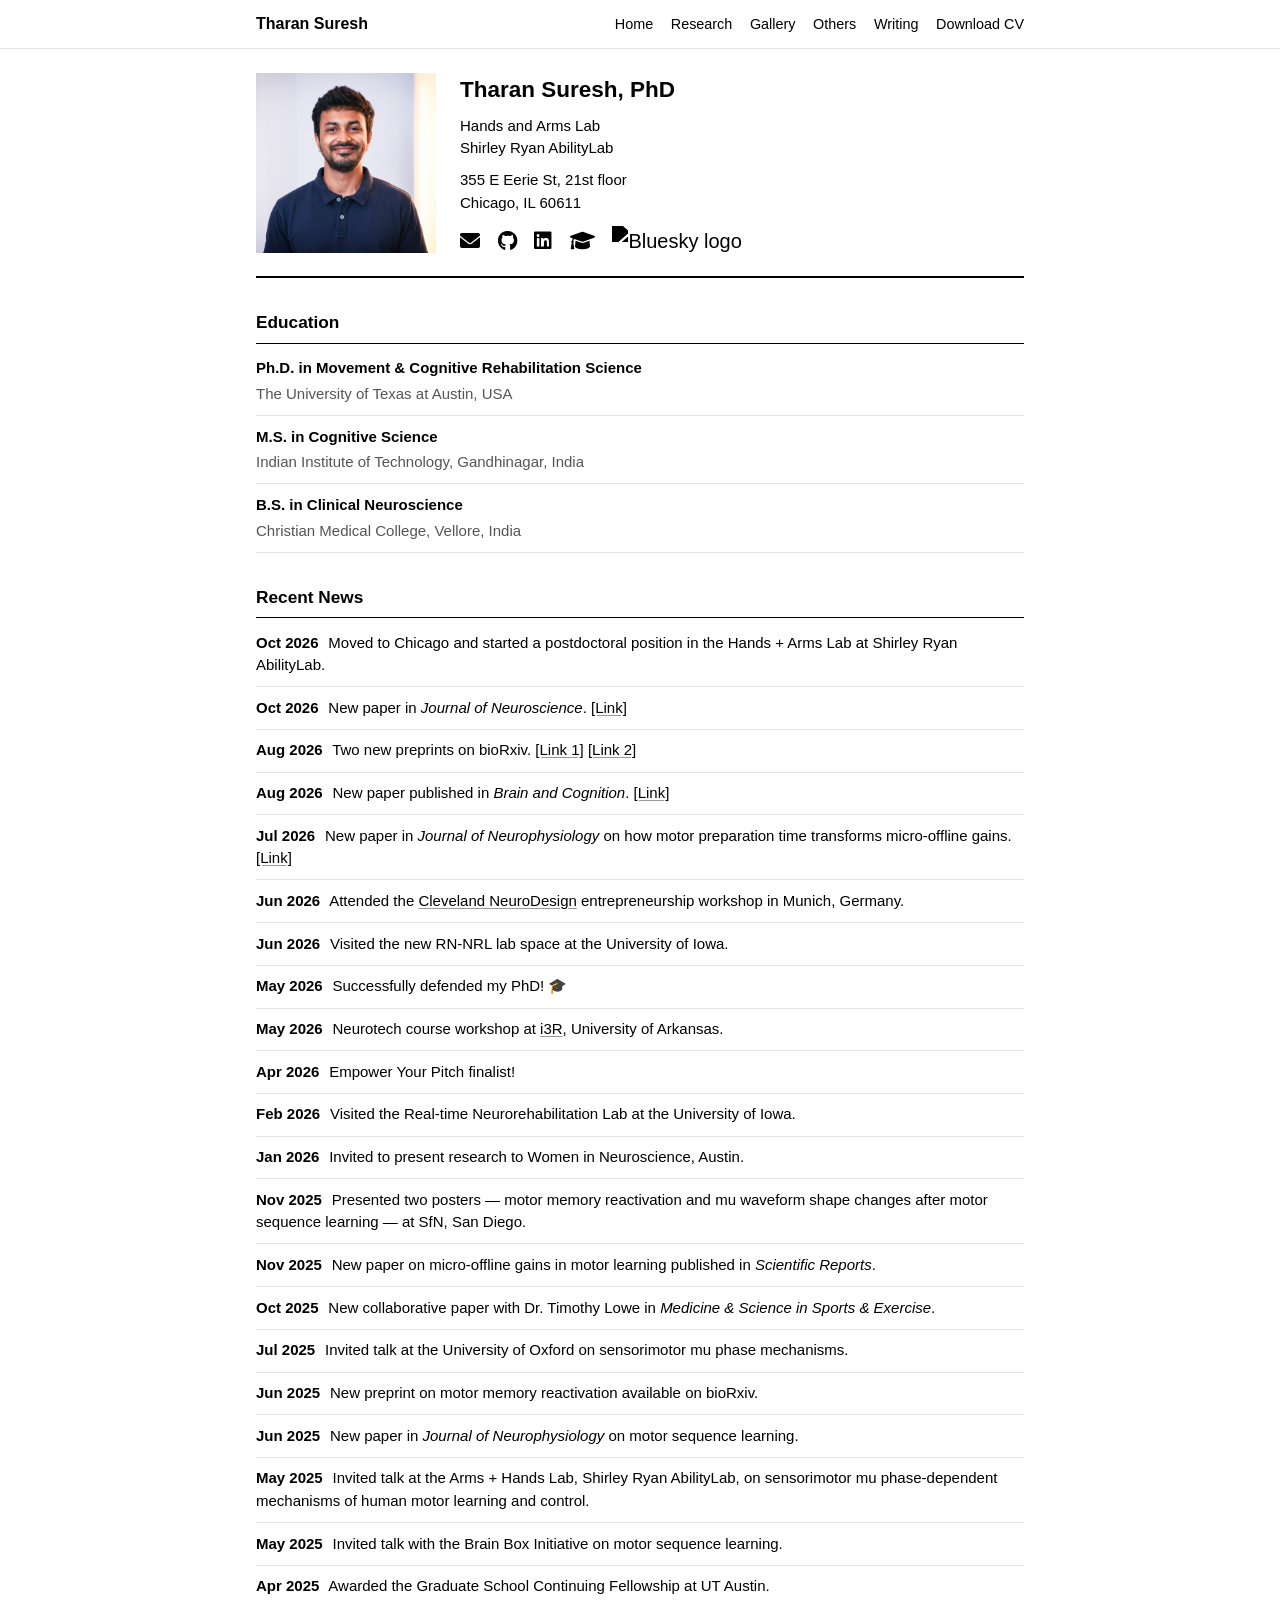
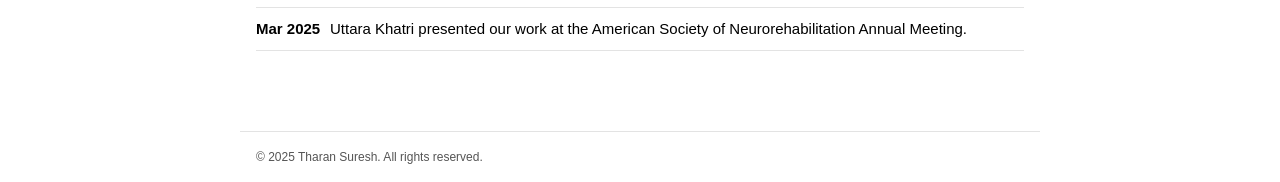
==== commit 421baa12: "'address update'" ====
--- a/index.html
+++ b/index.html
@@ -39,10 +39,10 @@
             </div>
             <div class="profile-content">
                 <h1>Tharan Suresh, PhD</h1>
-                <p>Movement & Cognitive Rehabilitation Science<br>
-                The University of Texas at Austin</p>
-                <p>546H Belmont Hall, San Jacinto Blvd<br>
-                Austin, TX 78712</p>
+                <p>Hands and Arms Lab<br>
+                Shirley Ryan AbilityLab</p>
+                <p>355 E Eerie St, 21st floor<br>
+                Chicago, IL 60611</p>
                 <div class="social-icons">
                     <a href="mailto:tharan.suresh@utexas.edu" title="Email"><i class="fas fa-envelope"></i></a>
                     <a href="https://github.com/tharan010" target="_blank" title="GitHub"><i class="fab fa-github"></i></a>
--- a/style.css
+++ b/style.css
@@ -356,7 +356,7 @@
 /* Gallery */
 .gallery-grid {
     display: grid;
-    grid-template-columns: repeat(auto-fill, minmax(220px, 1fr));
+    grid-template-columns: repeat(auto-fill, 150px);
     gap: 0.5rem;
 }
 
@@ -409,7 +409,7 @@
 
 @media screen and (max-width: 480px) {
     .gallery-grid {
-        grid-template-columns: repeat(2, 1fr);
+        grid-template-columns: repeat(3, 1fr);
         gap: 0.35rem;
     }
 
@@ -418,3 +418,45 @@
         padding: 0.4rem 0.5rem;
     }
 }
+
+/* Lightbox */
+.lightbox {
+    position: fixed;
+    inset: 0;
+    z-index: 2000;
+    background: rgba(0, 0, 0, 0.9);
+    display: flex;
+    flex-direction: column;
+    align-items: center;
+    justify-content: center;
+    padding: 1rem;
+    cursor: zoom-out;
+}
+
+.lightbox[hidden] {
+    display: none;
+}
+
+.lightbox img {
+    max-width: 100%;
+    max-height: 85vh;
+    object-fit: contain;
+}
+
+.lightbox-caption {
+    color: #fff;
+    margin-top: 0.75rem;
+    text-align: center;
+    font-size: 0.9em;
+}
+
+.lightbox-close {
+    position: absolute;
+    top: 0.5rem;
+    right: 1rem;
+    background: none;
+    border: none;
+    color: #fff;
+    font-size: 2rem;
+    cursor: pointer;
+}
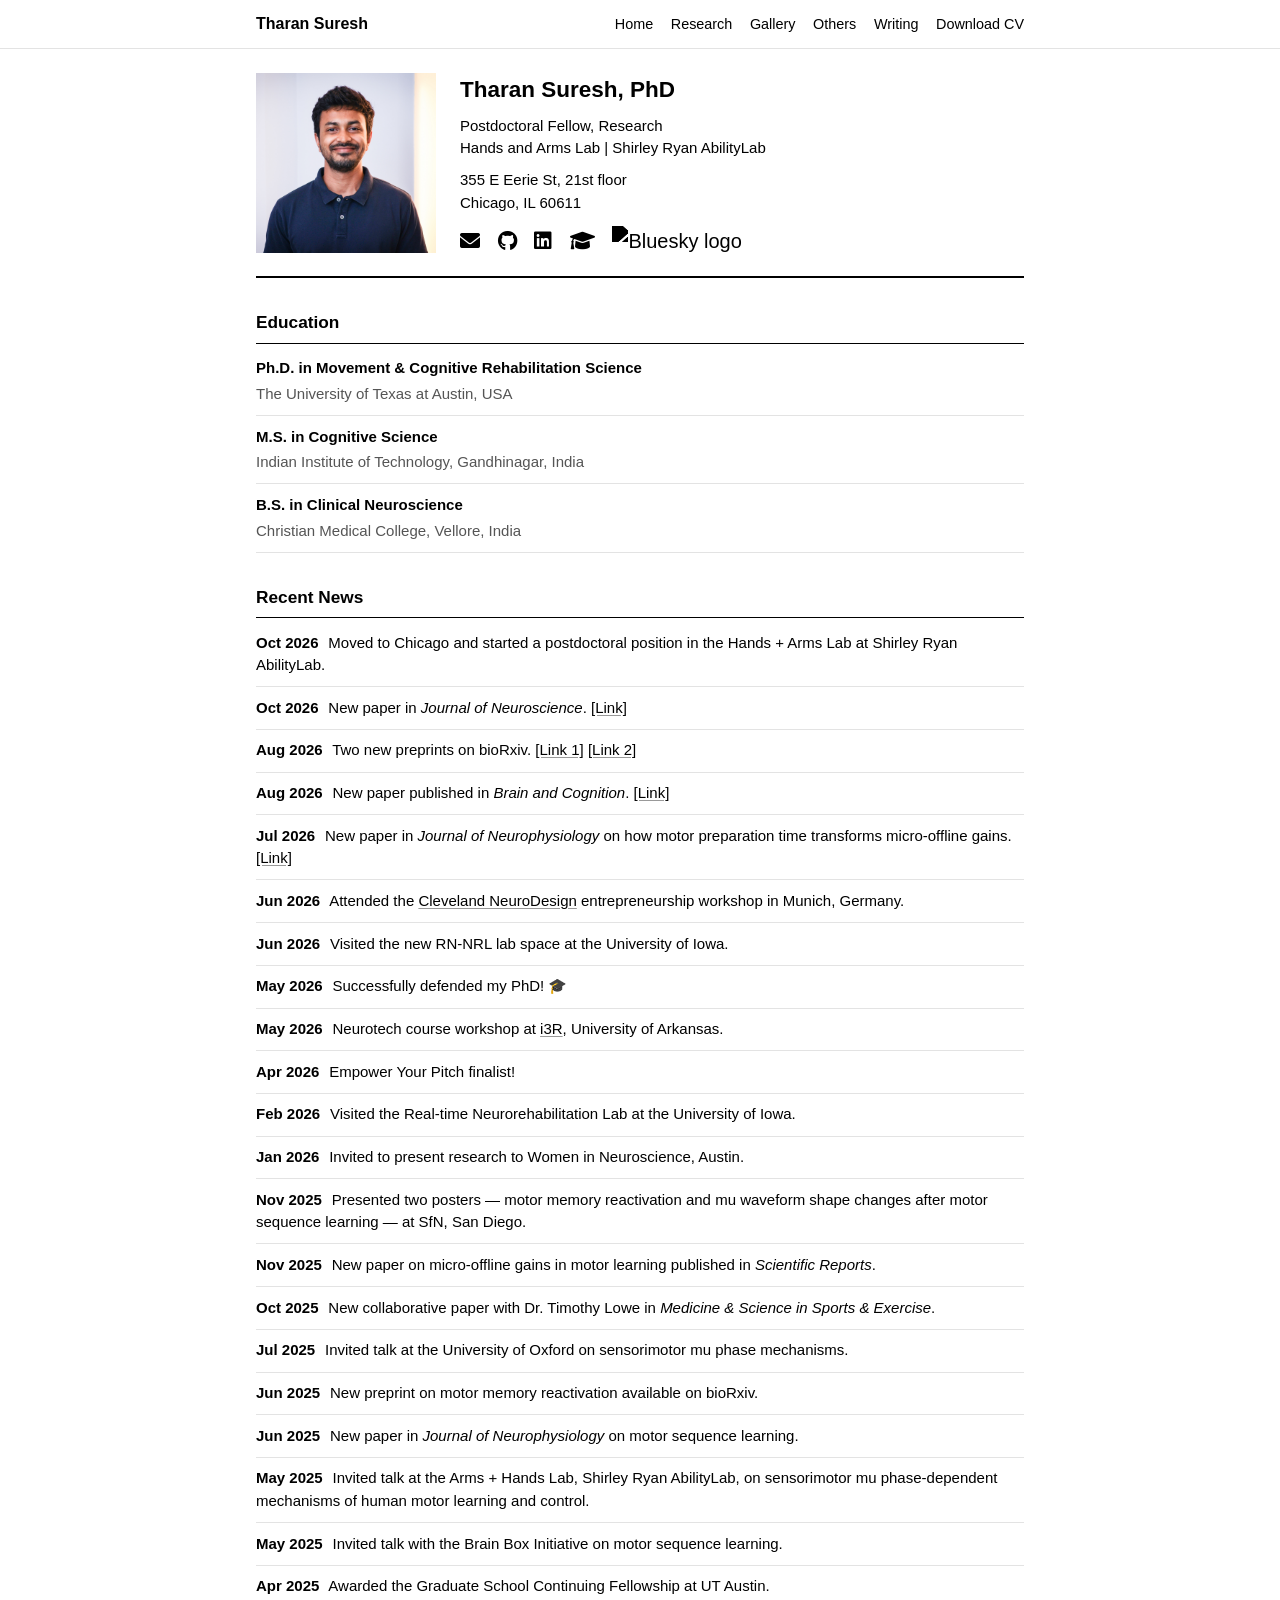
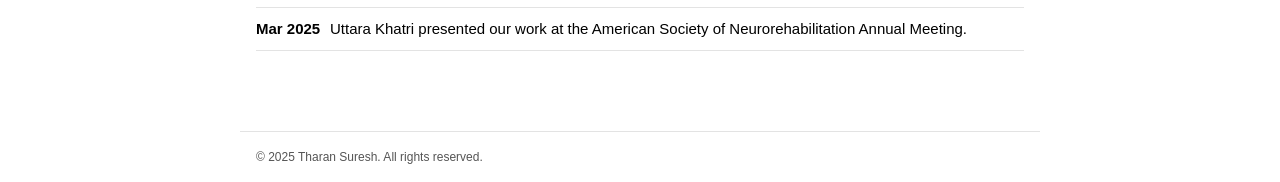
==== commit 1b880727: "''" ====
--- a/index.html
+++ b/index.html
@@ -39,8 +39,8 @@
             </div>
             <div class="profile-content">
                 <h1>Tharan Suresh, PhD</h1>
-                <p>Hands and Arms Lab<br>
-                Shirley Ryan AbilityLab</p>
+                <p>Postdoctoral Fellow, Research<br>
+                Hands and Arms Lab | Shirley Ryan AbilityLab</p>
                 <p>355 E Eerie St, 21st floor<br>
                 Chicago, IL 60611</p>
                 <div class="social-icons">
